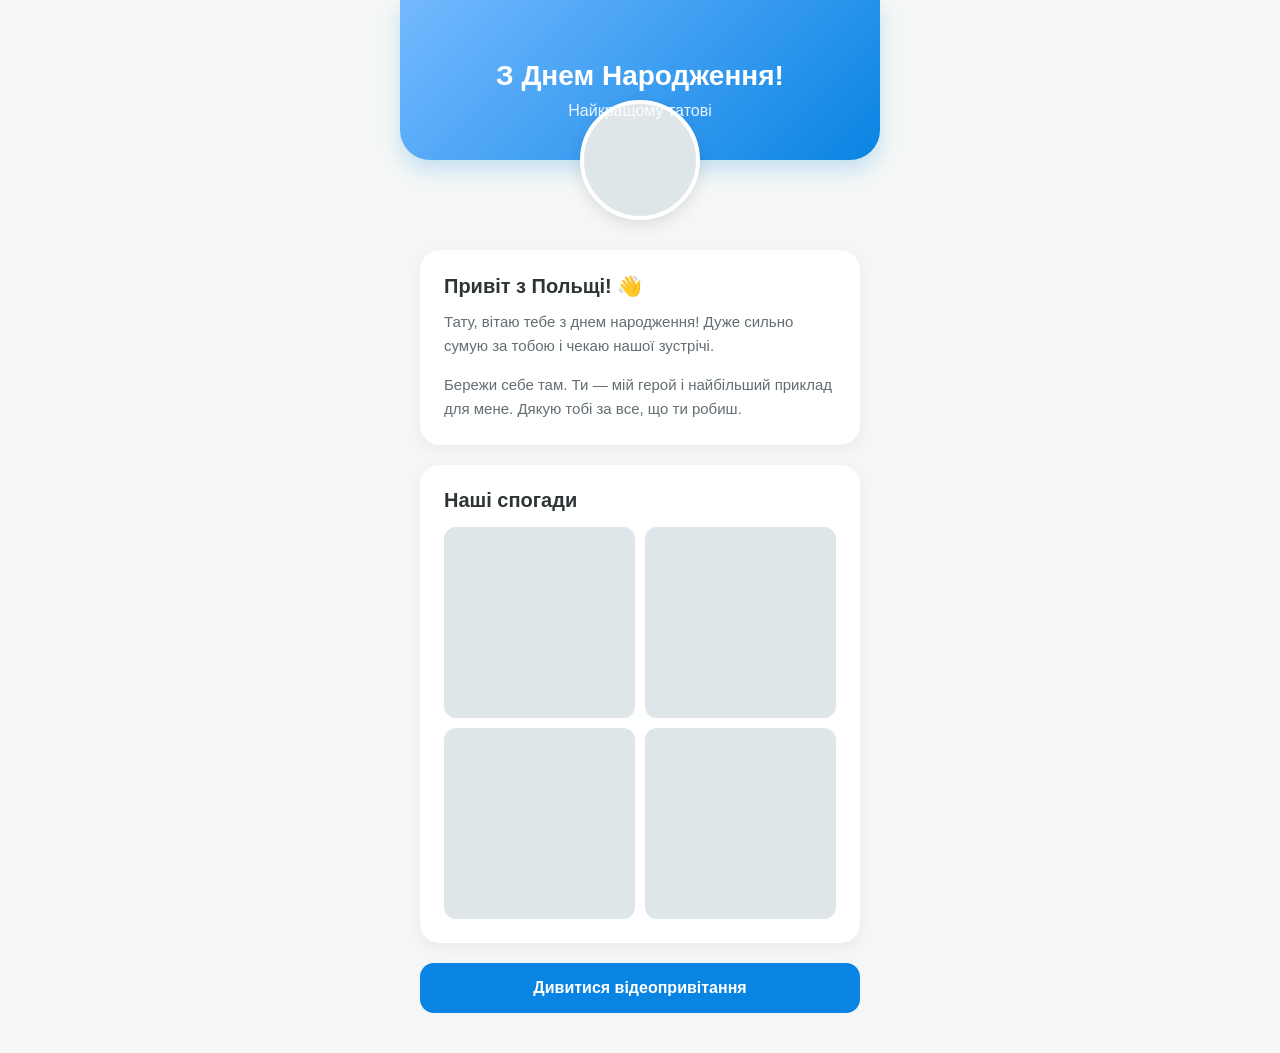
==== index.html @ cbbbea87 "Update index.html" ====
<!DOCTYPE html>
<html lang="uk">
<head>
    <meta charset="UTF-8">
    <meta name="viewport" content="width=device-width, initial-scale=1.0">
    <title>З Днем Народження, Тато!</title>
    <style>
        :root {
            --primary-bg: #f4f7f6;
            --card-bg: #ffffff;
            --text-main: #2d3436;
            --text-muted: #636e72;
            --accent: #0984e3;
            --radius: 20px;
        }

        * {
            box-sizing: border-box;
            margin: 0;
            padding: 0;
            font-family: -apple-system, BlinkMacSystemFont, "Segoe UI", Roboto, Helvetica, Arial, sans-serif;
        }

        body {
            background-color: var(--primary-bg);
            color: var(--text-main);
            display: flex;
            justify-content: center;
            min-height: 100vh;
        }

        .mobile-container {
            width: 100%;
            max-width: 480px;
            background-color: var(--primary-bg);
            min-height: 100vh;
            position: relative;
            padding-bottom: 40px;
        }

        .hero {
            background: linear-gradient(135deg, #74b9ff, #0984e3);
            padding: 60px 20px 40px;
            text-align: center;
            color: white;
            border-bottom-left-radius: 30px;
            border-bottom-right-radius: 30px;
            box-shadow: 0 10px 20px rgba(9, 132, 227, 0.2);
        }

        .hero h1 {
            font-size: 28px;
            margin-bottom: 10px;
            font-weight: 700;
        }

        .hero p {
            font-size: 16px;
            opacity: 0.9;
        }

        .photo-avatar {
            width: 120px;
            height: 120px;
            border-radius: 50%;
            border: 4px solid white;
            margin: -60px auto 20px;
            background-color: #dfe6e9;
            background-image: url('https://via.placeholder.com/120'); /* Встав посилання на фото тата сюди */
            background-size: cover;
            background-position: center;
            box-shadow: 0 5px 15px rgba(0,0,0,0.1);
        }

        .content {
            padding: 0 20px;
            margin-top: 30px;
        }

        .card {
            background: var(--card-bg);
            border-radius: var(--radius);
            padding: 24px;
            margin-bottom: 20px;
            box-shadow: 0 4px 15px rgba(0,0,0,0.05);
        }

        .card h2 {
            font-size: 20px;
            margin-bottom: 12px;
            color: var(--text-main);
        }

        .card p {
            font-size: 15px;
            line-height: 1.6;
            color: var(--text-muted);
            margin-bottom: 15px;
        }

        .card p:last-child {
            margin-bottom: 0;
        }

        .gallery {
            display: grid;
            grid-template-columns: 1fr 1fr;
            gap: 10px;
            margin-top: 15px;
        }

        .gallery-item {
            width: 100%;
            aspect-ratio: 1 / 1;
            border-radius: 12px;
            background-color: #dfe6e9;
            background-size: cover;
            background-position: center;
        }

        .button {
            display: block;
            width: 100%;
            padding: 16px;
            text-align: center;
            background-color: var(--accent);
            color: white;
            text-decoration: none;
            border-radius: 14px;
            font-size: 16px;
            font-weight: 600;
            margin-top: 10px;
            transition: opacity 0.2s ease;
        }

        .button:active {
            opacity: 0.8;
        }
    </style>
</head>
<body>

<div class="mobile-container">
    <div class="hero">
        <h1>З Днем Народження!</h1>
        <p>Найкращому татові</p>
    </div>

    <div class="photo-avatar"></div>

    <div class="content">
        <div class="card">
            <h2>Привіт з Польщі! 👋</h2>
            <p>Тату, вітаю тебе з днем народження! Дуже сильно сумую за тобою і чекаю нашої зустрічі.</p>
            <p>Бережи себе там. Ти — мій герой і найбільший приклад для мене. Дякую тобі за все, що ти робиш.</p>
        </div>

        <div class="card">
            <h2>Наші спогади</h2>
            <div class="gallery">
                <div class="gallery-item" style="background-image: url('https://via.placeholder.com/150');"></div>
                <div class="gallery-item" style="background-image: url('https://via.placeholder.com/150');"></div>
                <div class="gallery-item" style="background-image: url('https://via.placeholder.com/150');"></div>
                <div class="gallery-item" style="background-image: url('https://via.placeholder.com/150');"></div>
            </div>
        </div>
        
        <a href="#" class="button">Дивитися відеопривітання</a>
    </div>
</div>

</body>
</html>
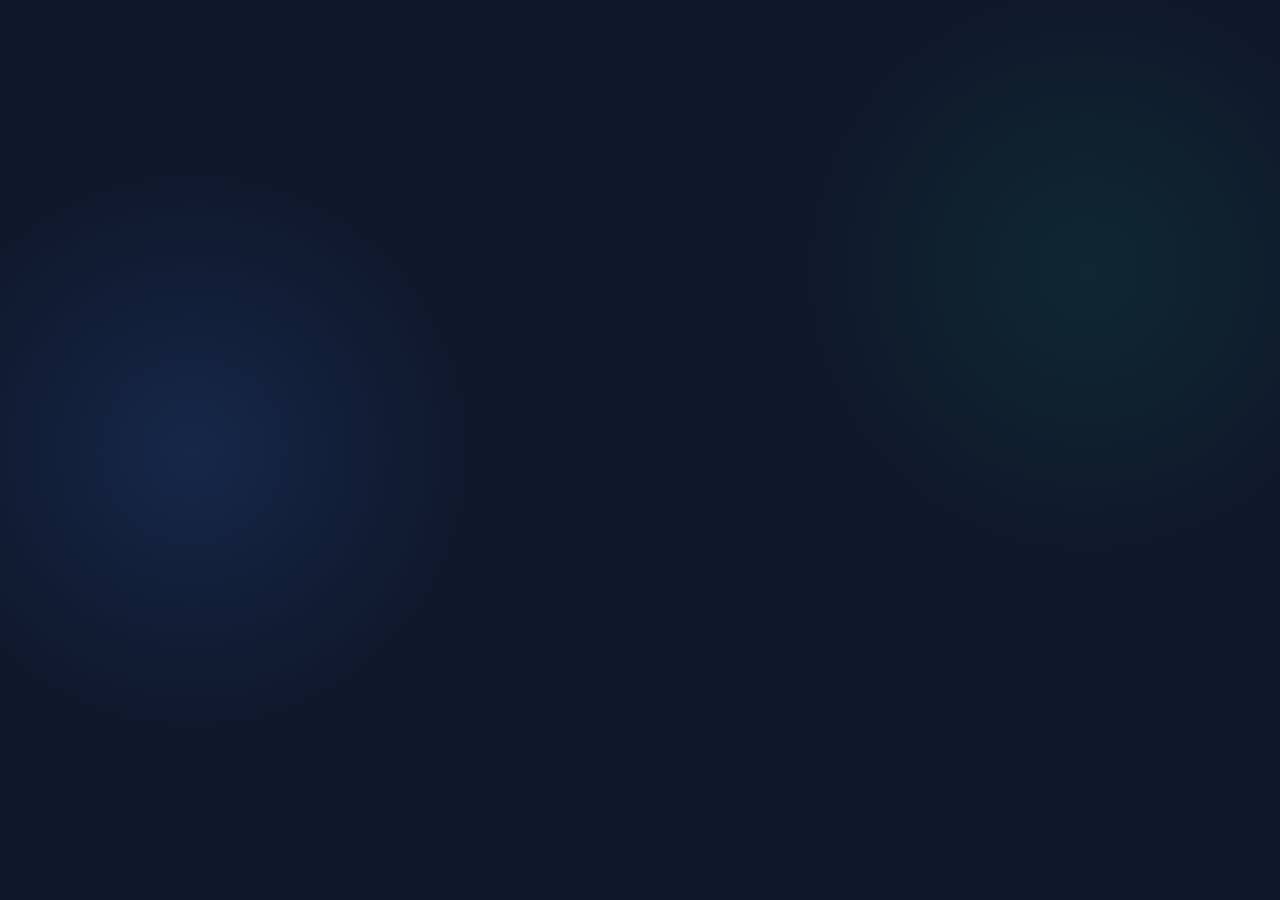
==== commit f62871ad: "Update index.html" ====
--- a/index.html
+++ b/index.html
@@ -2,172 +2,153 @@
 <html lang="uk">
 <head>
     <meta charset="UTF-8">
-    <meta name="viewport" content="width=device-width, initial-scale=1.0">
-    <title>З Днем Народження, Тато!</title>
+    <meta name="viewport" content="width=device-width, initial-scale=1.0, maximum-scale=1.0, user-scalable=no">
+    <title>З Днем Народження!</title>
+    <link href="https://fonts.googleapis.com/css2?family=Inter:wght@400;500;600;700&display=swap" rel="stylesheet">
     <style>
         :root {
-            --primary-bg: #f4f7f6;
-            --card-bg: #ffffff;
-            --text-main: #2d3436;
-            --text-muted: #636e72;
-            --accent: #0984e3;
-            --radius: 20px;
+            --bg-color: #0f172a;
+            --surface: rgba(30, 41, 59, 0.7);
+            --surface-border: rgba(255, 255, 255, 0.1);
+            --text-primary: #f8fafc;
+            --text-secondary: #94a3b8;
+            --accent: #3b82f6;
+            --accent-glow: rgba(59, 130, 246, 0.5);
+            --radius-lg: 24px;
+            --radius-md: 16px;
+            --nav-height: 80px;
         }
 
         * {
-            box-sizing: border-box;
             margin: 0;
             padding: 0;
-            font-family: -apple-system, BlinkMacSystemFont, "Segoe UI", Roboto, Helvetica, Arial, sans-serif;
+            box-sizing: border-box;
+            -webkit-tap-highlight-color: transparent;
         }
 
         body {
-            background-color: var(--primary-bg);
-            color: var(--text-main);
+            font-family: 'Inter', sans-serif;
+            background-color: var(--bg-color);
+            color: var(--text-primary);
+            min-height: 100vh;
             display: flex;
             justify-content: center;
-            min-height: 100vh;
+            background-image: 
+                radial-gradient(circle at 15% 50%, rgba(59, 130, 246, 0.15), transparent 25%),
+                radial-gradient(circle at 85% 30%, rgba(16, 185, 129, 0.1), transparent 25%);
         }
 
-        .mobile-container {
+        .app-container {
             width: 100%;
             max-width: 480px;
-            background-color: var(--primary-bg);
-            min-height: 100vh;
             position: relative;
-            padding-bottom: 40px;
+            padding: 24px 20px calc(var(--nav-height) + 24px);
+            display: flex;
+            flex-direction: column;
+            gap: 20px;
         }
 
-        .hero {
-            background: linear-gradient(135deg, #74b9ff, #0984e3);
-            padding: 60px 20px 40px;
-            text-align: center;
-            color: white;
-            border-bottom-left-radius: 30px;
-            border-bottom-right-radius: 30px;
-            box-shadow: 0 10px 20px rgba(9, 132, 227, 0.2);
+        /* Header Section */
+        .header {
+            display: flex;
+            align-items: center;
+            justify-content: space-between;
+            margin-bottom: 8px;
         }
 
-        .hero h1 {
-            font-size: 28px;
-            margin-bottom: 10px;
-            font-weight: 700;
+        .profile-group {
+            display: flex;
+            align-items: center;
+            gap: 16px;
         }
 
-        .hero p {
-            font-size: 16px;
-            opacity: 0.9;
+        .avatar {
+            width: 64px;
+            height: 64px;
+            border-radius: 50%;
+            background: linear-gradient(135deg, var(--accent), #2563eb);
+            padding: 2px;
+            box-shadow: 0 0 20px var(--accent-glow);
         }
 
-        .photo-avatar {
-            width: 120px;
-            height: 120px;
+        .avatar-inner {
+            width: 100%;
+            height: 100%;
             border-radius: 50%;
-            border: 4px solid white;
-            margin: -60px auto 20px;
-            background-color: #dfe6e9;
-            background-image: url('https://via.placeholder.com/120'); /* Встав посилання на фото тата сюди */
+            background-color: var(--bg-color);
+            background-image: url('https://images.unsplash.com/photo-1507003211169-0a1dd7228f2d?fit=crop&w=200&h=200'); /* Заміни на фото тата */
             background-size: cover;
             background-position: center;
-            box-shadow: 0 5px 15px rgba(0,0,0,0.1);
+            border: 2px solid var(--bg-color);
         }
 
-        .content {
-            padding: 0 20px;
-            margin-top: 30px;
+        .user-info h1 {
+            font-size: 20px;
+            font-weight: 700;
+            letter-spacing: -0.5px;
         }
 
-        .card {
-            background: var(--card-bg);
-            border-radius: var(--radius);
-            padding: 24px;
-            margin-bottom: 20px;
-            box-shadow: 0 4px 15px rgba(0,0,0,0.05);
+        .status-badge {
+            display: inline-flex;
+            align-items: center;
+            gap: 6px;
+            background: rgba(16, 185, 129, 0.15);
+            color: #10b981;
+            padding: 4px 10px;
+            border-radius: 20px;
+            font-size: 12px;
+            font-weight: 600;
+            margin-top: 4px;
+            border: 1px solid rgba(16, 185, 129, 0.3);
         }
 
-        .card h2 {
-            font-size: 20px;
-            margin-bottom: 12px;
-            color: var(--text-main);
+        .status-dot {
+            width: 6px;
+            height: 6px;
+            background-color: #10b981;
+            border-radius: 50%;
+            box-shadow: 0 0 8px #10b981;
         }
 
-        .card p {
-            font-size: 15px;
-            line-height: 1.6;
-            color: var(--text-muted);
-            margin-bottom: 15px;
+        /* Bento Grid */
+        .bento-grid {
+            display: grid;
+            grid-template-columns: repeat(2, 1fr);
+            gap: 16px;
         }
 
-        .card p:last-child {
-            margin-bottom: 0;
+        .bento-card {
+            background: var(--surface);
+            backdrop-filter: blur(12px);
+            -webkit-backdrop-filter: blur(12px);
+            border: 1px solid var(--surface-border);
+            border-radius: var(--radius-lg);
+            padding: 20px;
+            display: flex;
+            flex-direction: column;
+            justify-content: space-between;
+            transition: transform 0.2s ease;
         }
 
-        .gallery {
-            display: grid;
-            grid-template-columns: 1fr 1fr;
-            gap: 10px;
-            margin-top: 15px;
+        .bento-card:active {
+            transform: scale(0.98);
         }
 
-        .gallery-item {
-            width: 100%;
-            aspect-ratio: 1 / 1;
-            border-radius: 12px;
-            background-color: #dfe6e9;
-            background-size: cover;
-            background-position: center;
+        .span-2 {
+            grid-column: span 2;
         }
 
-        .button {
-            display: block;
-            width: 100%;
-            padding: 16px;
-            text-align: center;
-            background-color: var(--accent);
-            color: white;
-            text-decoration: none;
-            border-radius: 14px;
-            font-size: 16px;
-            font-weight: 600;
-            margin-top: 10px;
-            transition: opacity 0.2s ease;
+        /* Card: Main Message */
+        .message-card h2 {
+            font-size: 24px;
+            margin-bottom: 12px;
+            background: linear-gradient(to right, #fff, #94a3b8);
+            -webkit-background-clip: text;
+            -webkit-text-fill-color: transparent;
         }
 
-        .button:active {
-            opacity: 0.8;
+        .message-card p {
+            font-size: 15px;
+            line-height: 1.5;
+            color: var(--text-secondary);
         }
-    </style>
-</head>
-<body>
-
-<div class="mobile-container">
-    <div class="hero">
-        <h1>З Днем Народження!</h1>
-        <p>Найкращому татові</p>
-    </div>
-
-    <div class="photo-avatar"></div>
-
-    <div class="content">
-        <div class="card">
-            <h2>Привіт з Польщі! 👋</h2>
-            <p>Тату, вітаю тебе з днем народження! Дуже сильно сумую за тобою і чекаю нашої зустрічі.</p>
-            <p>Бережи себе там. Ти — мій герой і найбільший приклад для мене. Дякую тобі за все, що ти робиш.</p>
-        </div>
-
-        <div class="card">
-            <h2>Наші спогади</h2>
-            <div class="gallery">
-                <div class="gallery-item" style="background-image: url('https://via.placeholder.com/150');"></div>
-                <div class="gallery-item" style="background-image: url('https://via.placeholder.com/150');"></div>
-                <div class="gallery-item" style="background-image: url('https://via.placeholder.com/150');"></div>
-                <div class="gallery-item" style="background-image: url('https://via.placeholder.com/150');"></div>
-            </div>
-        </div>
-        
-        <a href="#" class="button">Дивитися відеопривітання</a>
-    </div>
-</div>
-
-</body>
-</html>
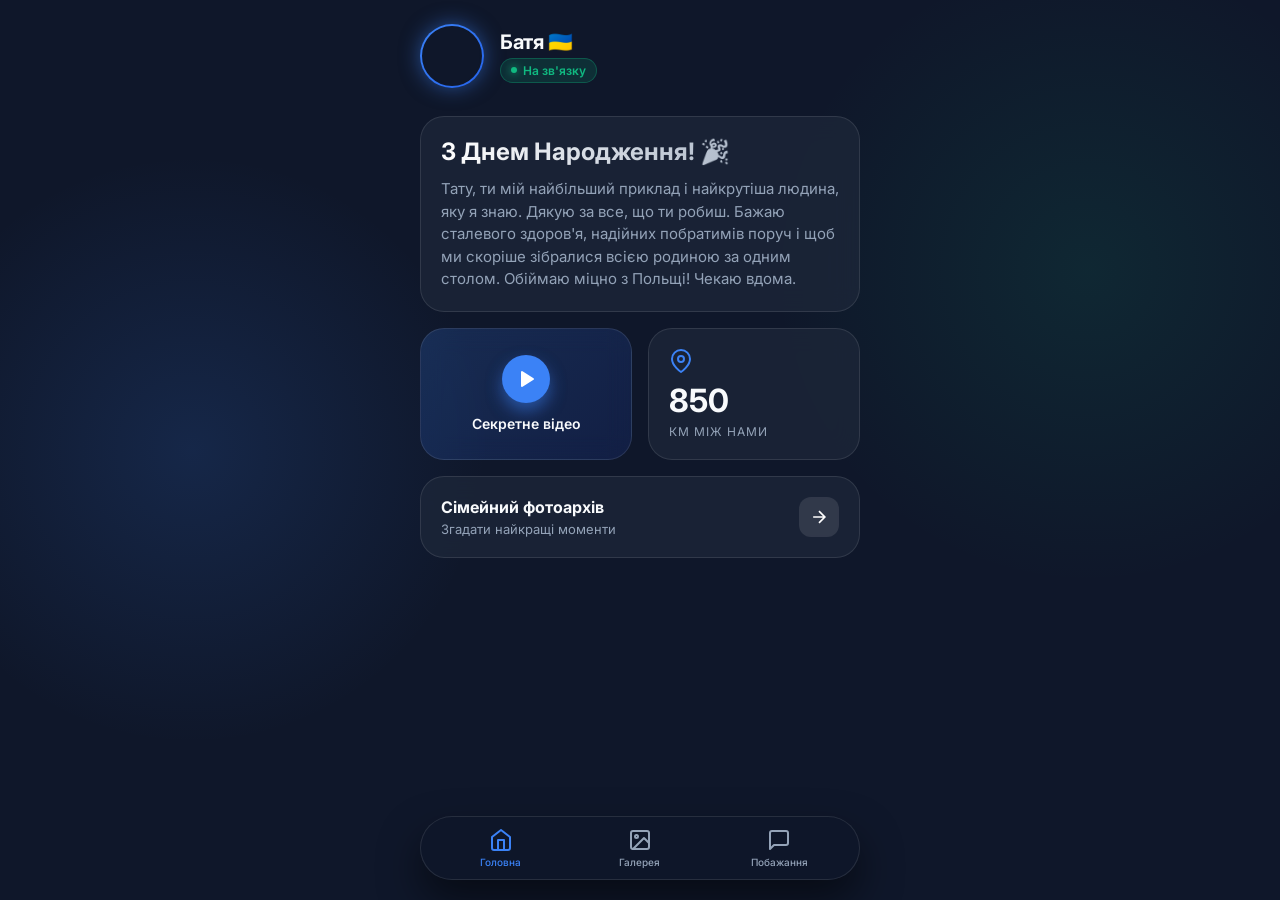
==== commit 98aaedaa: "Update index.html" ====
--- a/index.html
+++ b/index.html
@@ -152,3 +152,178 @@
             line-height: 1.5;
             color: var(--text-secondary);
         }
+
+        /* Card: Media/Video */
+        .media-card {
+            background: linear-gradient(135deg, rgba(59,130,246,0.2), rgba(30,64,175,0.2));
+            align-items: center;
+            justify-content: center;
+            text-align: center;
+            gap: 12px;
+            text-decoration: none;
+            color: var(--text-primary);
+        }
+
+        .icon-wrapper {
+            width: 48px;
+            height: 48px;
+            background: var(--accent);
+            border-radius: 50%;
+            display: flex;
+            align-items: center;
+            justify-content: center;
+            box-shadow: 0 8px 16px var(--accent-glow);
+        }
+
+        .media-card span {
+            font-weight: 600;
+            font-size: 14px;
+        }
+
+        /* Card: Distance/Location */
+        .location-card {
+            position: relative;
+            overflow: hidden;
+        }
+        
+        .location-card h3 {
+            font-size: 32px;
+            font-weight: 700;
+            margin: 8px 0 4px;
+        }
+
+        .location-card p {
+            font-size: 12px;
+            color: var(--text-secondary);
+            text-transform: uppercase;
+            letter-spacing: 1px;
+        }
+
+        /* Bottom Navigation */
+        .bottom-nav {
+            position: fixed;
+            bottom: 20px;
+            left: 50%;
+            transform: translateX(-50%);
+            width: calc(100% - 40px);
+            max-width: 440px;
+            height: 64px;
+            background: rgba(15, 23, 42, 0.85);
+            backdrop-filter: blur(20px);
+            -webkit-backdrop-filter: blur(20px);
+            border: 1px solid var(--surface-border);
+            border-radius: 32px;
+            display: flex;
+            align-items: center;
+            justify-content: space-around;
+            padding: 0 10px;
+            z-index: 100;
+            box-shadow: 0 20px 40px rgba(0,0,0,0.5);
+        }
+
+        .nav-item {
+            display: flex;
+            flex-direction: column;
+            align-items: center;
+            gap: 4px;
+            color: var(--text-secondary);
+            text-decoration: none;
+            width: 60px;
+            transition: color 0.2s ease;
+        }
+
+        .nav-item.active {
+            color: var(--accent);
+        }
+
+        .nav-item svg {
+            width: 24px;
+            height: 24px;
+            fill: none;
+            stroke: currentColor;
+            stroke-width: 2;
+            stroke-linecap: round;
+            stroke-linejoin: round;
+        }
+
+        .nav-label {
+            font-size: 10px;
+            font-weight: 500;
+        }
+    </style>
+</head>
+<body>
+
+<div class="app-container">
+    
+    <header class="header">
+        <div class="profile-group">
+            <div class="avatar">
+                <div class="avatar-inner"></div>
+            </div>
+            <div class="user-info">
+                <h1>Батя 🇺🇦</h1>
+                <div class="status-badge">
+                    <div class="status-dot"></div>
+                    На зв'язку
+                </div>
+            </div>
+        </div>
+    </header>
+
+    <div class="bento-grid">
+        
+        <div class="bento-card span-2 message-card">
+            <h2>З Днем Народження! 🎉</h2>
+            <p>Тату, ти мій найбільший приклад і найкрутіша людина, яку я знаю. Дякую за все, що ти робиш. Бажаю сталевого здоров'я, надійних побратимів поруч і щоб ми скоріше зібралися всією родиною за одним столом. Обіймаю міцно з Польщі! Чекаю вдома.</p>
+        </div>
+
+        <a href="#video-link" class="bento-card media-card">
+            <div class="icon-wrapper">
+                <svg width="24" height="24" viewBox="0 0 24 24" fill="white" xmlns="http://www.w3.org/2000/svg">
+                    <path d="M8 5V19L19 12L8 5Z" stroke="white" stroke-width="2" stroke-linejoin="round"/>
+                </svg>
+            </div>
+            <span>Секретне відео</span>
+        </a>
+
+        <div class="bento-card location-card">
+            <svg width="24" height="24" viewBox="0 0 24 24" fill="none" stroke="var(--accent)" stroke-width="2" stroke-linecap="round" stroke-linejoin="round">
+                <path d="M21 10c0 7-9 13-9 13s-9-6-9-13a9 9 0 0 1 18 0z"></path>
+                <circle cx="12" cy="10" r="3"></circle>
+            </svg>
+            <h3>850</h3>
+            <p>КМ між нами</p>
+        </div>
+
+        <div class="bento-card span-2" style="display: flex; flex-direction: row; align-items: center; justify-content: space-between;">
+            <div>
+                <h3 style="font-size: 16px; margin-bottom: 4px;">Сімейний фотоархів</h3>
+                <p style="font-size: 13px; color: var(--text-secondary);">Згадати найкращі моменти</p>
+            </div>
+            <div style="width: 40px; height: 40px; border-radius: 12px; background: rgba(255,255,255,0.1); display: flex; align-items: center; justify-content: center;">
+                <svg width="20" height="20" viewBox="0 0 24 24" fill="none" stroke="white" stroke-width="2"><path d="M5 12h14M12 5l7 7-7 7"/></svg>
+            </div>
+        </div>
+
+    </div>
+
+    <nav class="bottom-nav">
+        <a href="#" class="nav-item active">
+            <svg viewBox="0 0 24 24"><path d="M3 9l9-7 9 7v11a2 2 0 0 1-2 2H5a2 2 0 0 1-2-2z"></path><polyline points="9 22 9 12 15 12 15 22"></polyline></svg>
+            <span class="nav-label">Головна</span>
+        </a>
+        <a href="#" class="nav-item">
+            <svg viewBox="0 0 24 24"><rect x="3" y="3" width="18" height="18" rx="2" ry="2"></rect><circle cx="8.5" cy="8.5" r="1.5"></circle><polyline points="21 15 16 10 5 21"></polyline></svg>
+            <span class="nav-label">Галерея</span>
+        </a>
+        <a href="#" class="nav-item">
+            <svg viewBox="0 0 24 24"><path d="M21 15a2 2 0 0 1-2 2H7l-4 4V5a2 2 0 0 1 2-2h14a2 2 0 0 1 2 2z"></path></svg>
+            <span class="nav-label">Побажання</span>
+        </a>
+    </nav>
+
+</div>
+
+</body>
+</html>
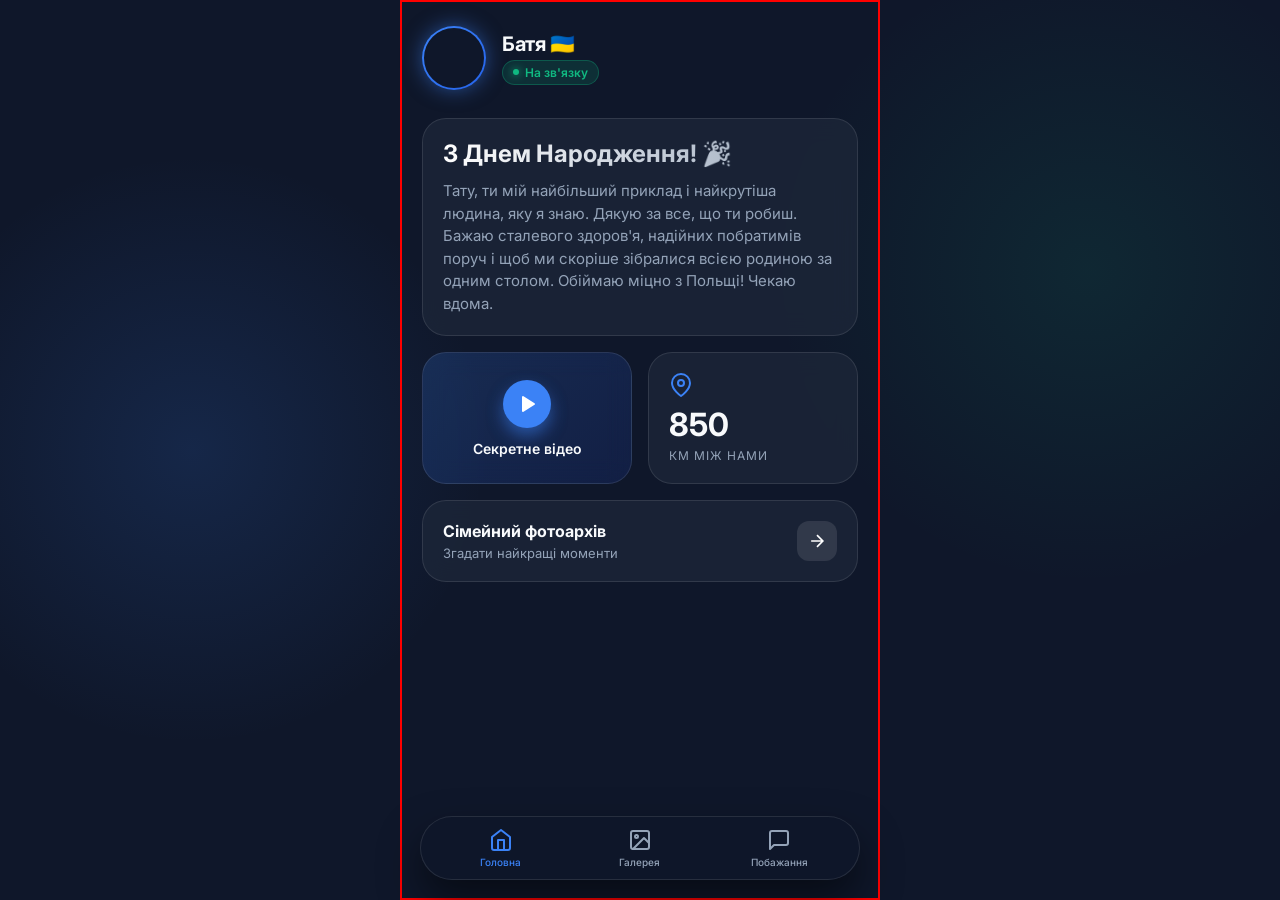
==== commit db5b545c: "Update index.html" ====
--- a/index.html
+++ b/index.html
@@ -46,6 +46,9 @@
             display: flex;
             flex-direction: column;
             gap: 20px;
+            
+            /* DEBUG BORDER - ТИМЧАСОВО */
+            border: 2px solid red;
         }
 
         /* Header Section */
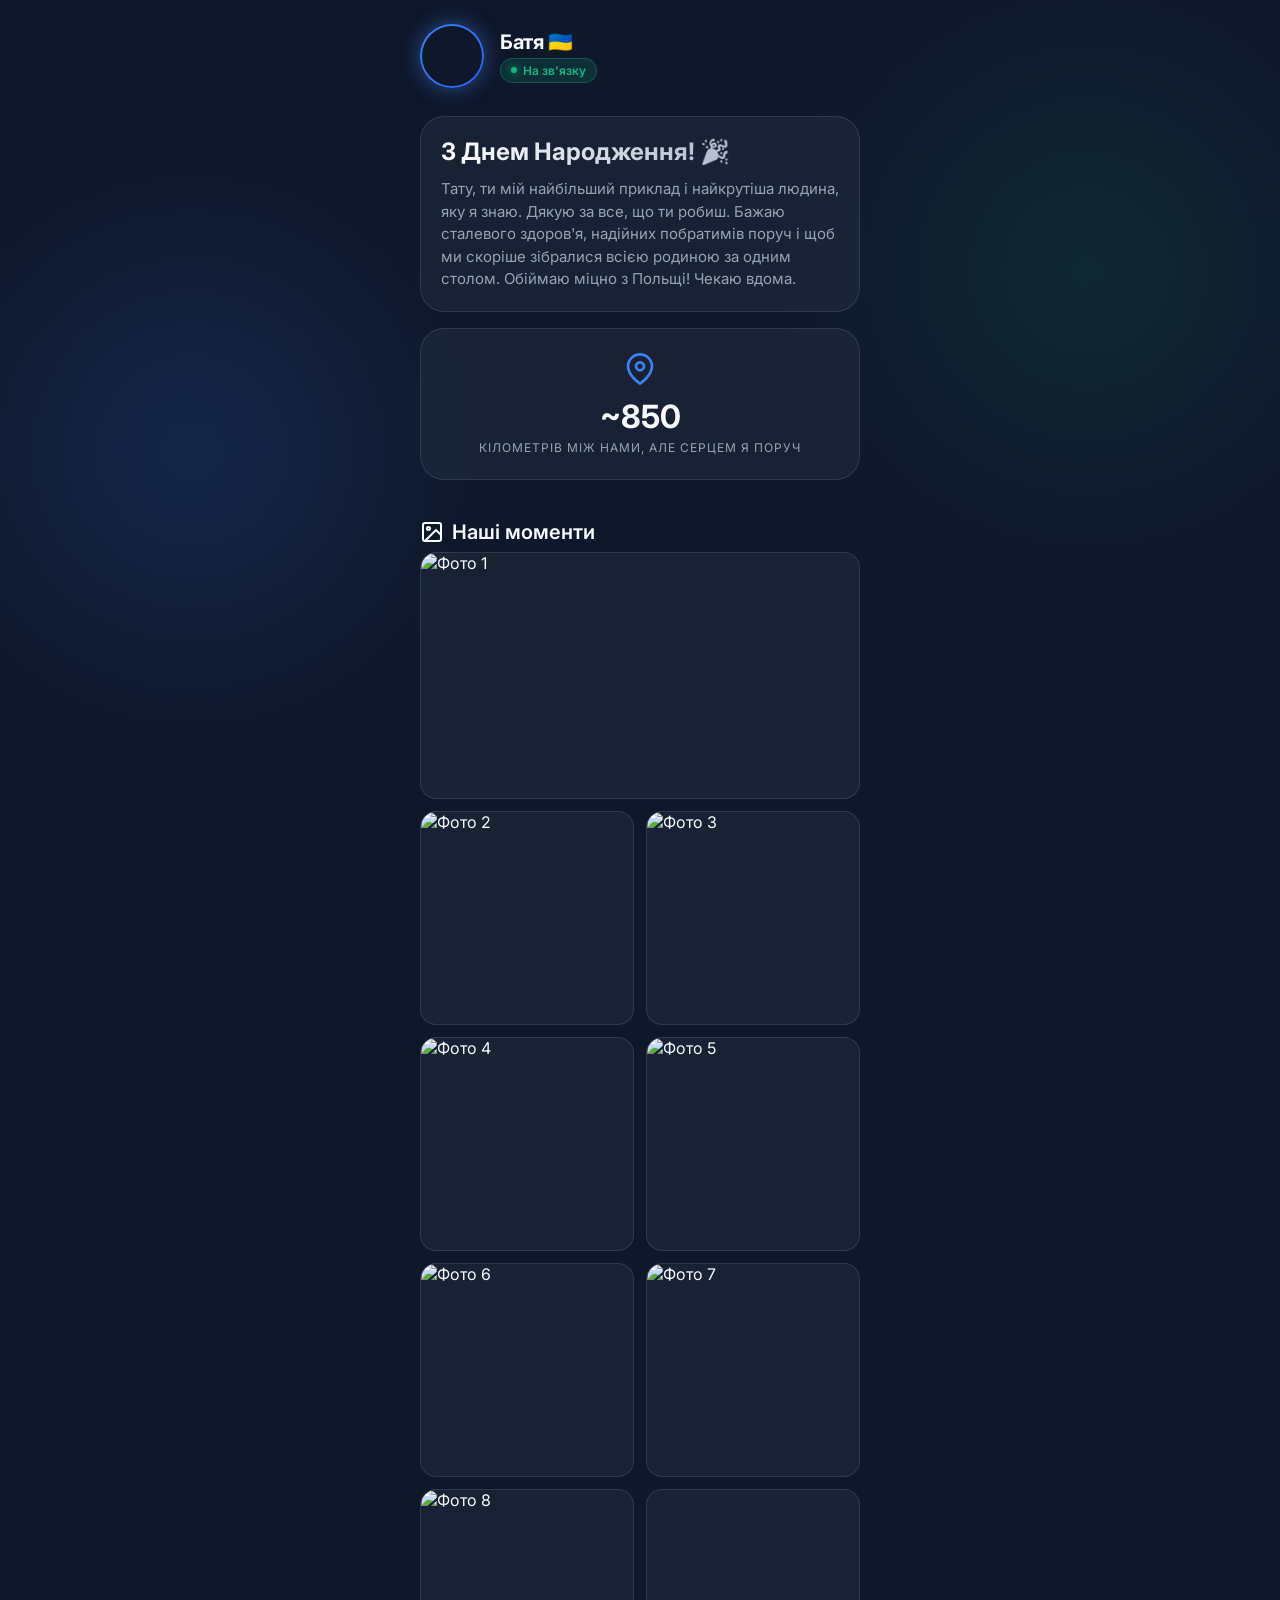
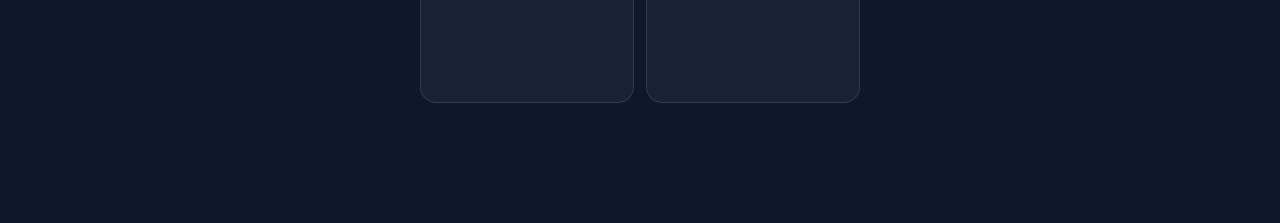
==== commit ef8f7eba: "Update index.html" ====
--- a/index.html
+++ b/index.html
@@ -36,19 +36,17 @@
             background-image: 
                 radial-gradient(circle at 15% 50%, rgba(59, 130, 246, 0.15), transparent 25%),
                 radial-gradient(circle at 85% 30%, rgba(16, 185, 129, 0.1), transparent 25%);
+            background-attachment: fixed;
         }
 
         .app-container {
             width: 100%;
             max-width: 480px;
             position: relative;
-            padding: 24px 20px calc(var(--nav-height) + 24px);
+            padding: 24px 20px calc(var(--nav-height) + 40px);
             display: flex;
             flex-direction: column;
-            gap: 20px;
-            
-            /* DEBUG BORDER - ТИМЧАСОВО */
-            border: 2px solid red;
+            gap: 24px;
         }
 
         /* Header Section */
@@ -56,7 +54,7 @@
             display: flex;
             align-items: center;
             justify-content: space-between;
-            margin-bottom: 8px;
+            margin-bottom: 4px;
         }
 
         .profile-group {
@@ -79,7 +77,7 @@
             height: 100%;
             border-radius: 50%;
             background-color: var(--bg-color);
-            background-image: url('https://images.unsplash.com/photo-1507003211169-0a1dd7228f2d?fit=crop&w=200&h=200'); /* Заміни на фото тата */
+            background-image: url('https://cdn.prod.website-files.com/69773db6dd3ba39f3b98293f/69c91ee998f57633a6be30c8_photo_1_2026-03-29_14-45-16.jpg'); 
             background-size: cover;
             background-position: center;
             border: 2px solid var(--bg-color);
@@ -130,11 +128,6 @@
             display: flex;
             flex-direction: column;
             justify-content: space-between;
-            transition: transform 0.2s ease;
-        }
-
-        .bento-card:active {
-            transform: scale(0.98);
         }
 
         .span-2 {
@@ -156,43 +149,21 @@
             color: var(--text-secondary);
         }
 
-        /* Card: Media/Video */
-        .media-card {
-            background: linear-gradient(135deg, rgba(59,130,246,0.2), rgba(30,64,175,0.2));
-            align-items: center;
-            justify-content: center;
-            text-align: center;
-            gap: 12px;
-            text-decoration: none;
-            color: var(--text-primary);
-        }
-
-        .icon-wrapper {
-            width: 48px;
-            height: 48px;
-            background: var(--accent);
-            border-radius: 50%;
-            display: flex;
-            align-items: center;
-            justify-content: center;
-            box-shadow: 0 8px 16px var(--accent-glow);
-        }
-
-        .media-card span {
-            font-weight: 600;
-            font-size: 14px;
-        }
-
         /* Card: Distance/Location */
         .location-card {
             position: relative;
             overflow: hidden;
+            display: flex;
+            flex-direction: column;
+            align-items: center;
+            text-align: center;
+            padding: 24px 16px;
         }
         
         .location-card h3 {
             font-size: 32px;
             font-weight: 700;
-            margin: 8px 0 4px;
+            margin: 12px 0 4px;
         }
 
         .location-card p {
@@ -200,6 +171,52 @@
             color: var(--text-secondary);
             text-transform: uppercase;
             letter-spacing: 1px;
+        }
+
+        /* Photo Gallery Section */
+        .section-title {
+            font-size: 20px;
+            font-weight: 600;
+            margin-top: 16px;
+            margin-bottom: 8px;
+            display: flex;
+            align-items: center;
+            gap: 8px;
+        }
+
+        .gallery-grid {
+            display: grid;
+            grid-template-columns: repeat(2, 1fr);
+            gap: 12px;
+        }
+
+        /* Зробимо перше та останнє фото на всю ширину для красивої композиції */
+        .gallery-grid .photo-item:nth-child(1),
+        .gallery-grid .photo-item:nth-child(13) {
+            grid-column: span 2;
+            aspect-ratio: 16 / 9;
+        }
+
+        .photo-item {
+            width: 100%;
+            aspect-ratio: 1 / 1;
+            border-radius: var(--radius-md);
+            overflow: hidden;
+            background-color: var(--surface);
+            border: 1px solid var(--surface-border);
+            position: relative;
+        }
+
+        .photo-item img {
+            width: 100%;
+            height: 100%;
+            object-fit: cover;
+            display: block;
+            transition: transform 0.3s ease;
+        }
+
+        .photo-item:active img {
+            transform: scale(1.05);
         }
 
         /* Bottom Navigation */
@@ -275,58 +292,33 @@
     </header>
 
     <div class="bento-grid">
-        
         <div class="bento-card span-2 message-card">
             <h2>З Днем Народження! 🎉</h2>
             <p>Тату, ти мій найбільший приклад і найкрутіша людина, яку я знаю. Дякую за все, що ти робиш. Бажаю сталевого здоров'я, надійних побратимів поруч і щоб ми скоріше зібралися всією родиною за одним столом. Обіймаю міцно з Польщі! Чекаю вдома.</p>
         </div>
 
-        <a href="#video-link" class="bento-card media-card">
-            <div class="icon-wrapper">
-                <svg width="24" height="24" viewBox="0 0 24 24" fill="white" xmlns="http://www.w3.org/2000/svg">
-                    <path d="M8 5V19L19 12L8 5Z" stroke="white" stroke-width="2" stroke-linejoin="round"/>
-                </svg>
-            </div>
-            <span>Секретне відео</span>
-        </a>
-
-        <div class="bento-card location-card">
-            <svg width="24" height="24" viewBox="0 0 24 24" fill="none" stroke="var(--accent)" stroke-width="2" stroke-linecap="round" stroke-linejoin="round">
+        <div class="bento-card location-card span-2">
+            <svg width="32" height="32" viewBox="0 0 24 24" fill="none" stroke="var(--accent)" stroke-width="2" stroke-linecap="round" stroke-linejoin="round">
                 <path d="M21 10c0 7-9 13-9 13s-9-6-9-13a9 9 0 0 1 18 0z"></path>
                 <circle cx="12" cy="10" r="3"></circle>
             </svg>
-            <h3>850</h3>
-            <p>КМ між нами</p>
+            <h3>~850</h3>
+            <p>Кілометрів між нами, але серцем я поруч</p>
         </div>
-
-        <div class="bento-card span-2" style="display: flex; flex-direction: row; align-items: center; justify-content: space-between;">
-            <div>
-                <h3 style="font-size: 16px; margin-bottom: 4px;">Сімейний фотоархів</h3>
-                <p style="font-size: 13px; color: var(--text-secondary);">Згадати найкращі моменти</p>
-            </div>
-            <div style="width: 40px; height: 40px; border-radius: 12px; background: rgba(255,255,255,0.1); display: flex; align-items: center; justify-content: center;">
-                <svg width="20" height="20" viewBox="0 0 24 24" fill="none" stroke="white" stroke-width="2"><path d="M5 12h14M12 5l7 7-7 7"/></svg>
-            </div>
-        </div>
-
     </div>
 
-    <nav class="bottom-nav">
-        <a href="#" class="nav-item active">
-            <svg viewBox="0 0 24 24"><path d="M3 9l9-7 9 7v11a2 2 0 0 1-2 2H5a2 2 0 0 1-2-2z"></path><polyline points="9 22 9 12 15 12 15 22"></polyline></svg>
-            <span class="nav-label">Головна</span>
-        </a>
-        <a href="#" class="nav-item">
-            <svg viewBox="0 0 24 24"><rect x="3" y="3" width="18" height="18" rx="2" ry="2"></rect><circle cx="8.5" cy="8.5" r="1.5"></circle><polyline points="21 15 16 10 5 21"></polyline></svg>
-            <span class="nav-label">Галерея</span>
-        </a>
-        <a href="#" class="nav-item">
-            <svg viewBox="0 0 24 24"><path d="M21 15a2 2 0 0 1-2 2H7l-4 4V5a2 2 0 0 1 2-2h14a2 2 0 0 1 2 2z"></path></svg>
-            <span class="nav-label">Побажання</span>
-        </a>
-    </nav>
-
-</div>
-
-</body>
-</html>
+    <div>
+        <h2 class="section-title">
+            <svg width="24" height="24" viewBox="0 0 24 24" fill="none" stroke="currentColor" stroke-width="2" stroke-linecap="round" stroke-linejoin="round"><rect x="3" y="3" width="18" height="18" rx="2" ry="2"></rect><circle cx="8.5" cy="8.5" r="1.5"></circle><polyline points="21 15 16 10 5 21"></polyline></svg>
+            Наші моменти
+        </h2>
+        <div class="gallery-grid">
+            <div class="photo-item"><img src="https://cdn.prod.website-files.com/69773db6dd3ba39f3b98293f/69c91ee92ba992dc880feb79_photo_10_2026-03-29_14-45-16.jpg" alt="Фото 1" loading="lazy"></div>
+            <div class="photo-item"><img src="https://cdn.prod.website-files.com/69773db6dd3ba39f3b98293f/69c91ee961fdbe20f4fa28fb_photo_6_2026-03-29_14-45-16.jpg" alt="Фото 2" loading="lazy"></div>
+            <div class="photo-item"><img src="https://cdn.prod.website-files.com/69773db6dd3ba39f3b98293f/69c91ee936307adb18ab5fc3_photo_8_2026-03-29_14-45-16.jpg" alt="Фото 3" loading="lazy"></div>
+            <div class="photo-item"><img src="https://cdn.prod.website-files.com/69773db6dd3ba39f3b98293f/69c91ee961095c0a695bee89_photo_11_2026-03-29_14-45-16.jpg" alt="Фото 4" loading="lazy"></div>
+            <div class="photo-item"><img src="https://cdn.prod.website-files.com/69773db6dd3ba39f3b98293f/69c91ee95eaf20274bd48b32_photo_12_2026-03-29_14-45-16.jpg" alt="Фото 5" loading="lazy"></div>
+            <div class="photo-item"><img src="https://cdn.prod.website-files.com/69773db6dd3ba39f3b98293f/69c91ee96b7d429cec005bc3_photo_9_2026-03-29_14-45-16.jpg" alt="Фото 6" loading="lazy"></div>
+            <div class="photo-item"><img src="https://cdn.prod.website-files.com/69773db6dd3ba39f3b98293f/69c91ee92a05dc29af0bf28b_photo_7_2026-03-29_14-45-16.jpg" alt="Фото 7" loading="lazy"></div>
+            <div class="photo-item"><img src="https://cdn.prod.website-files.com/69773db6dd3ba39f3b98293f/69c91ee9d74fcba9ca349f3c_photo_3_2026-03-29_14-45-16.jpg" alt="Фото 8" loading="lazy"></div>
+            <div class="photo-item"><img src="
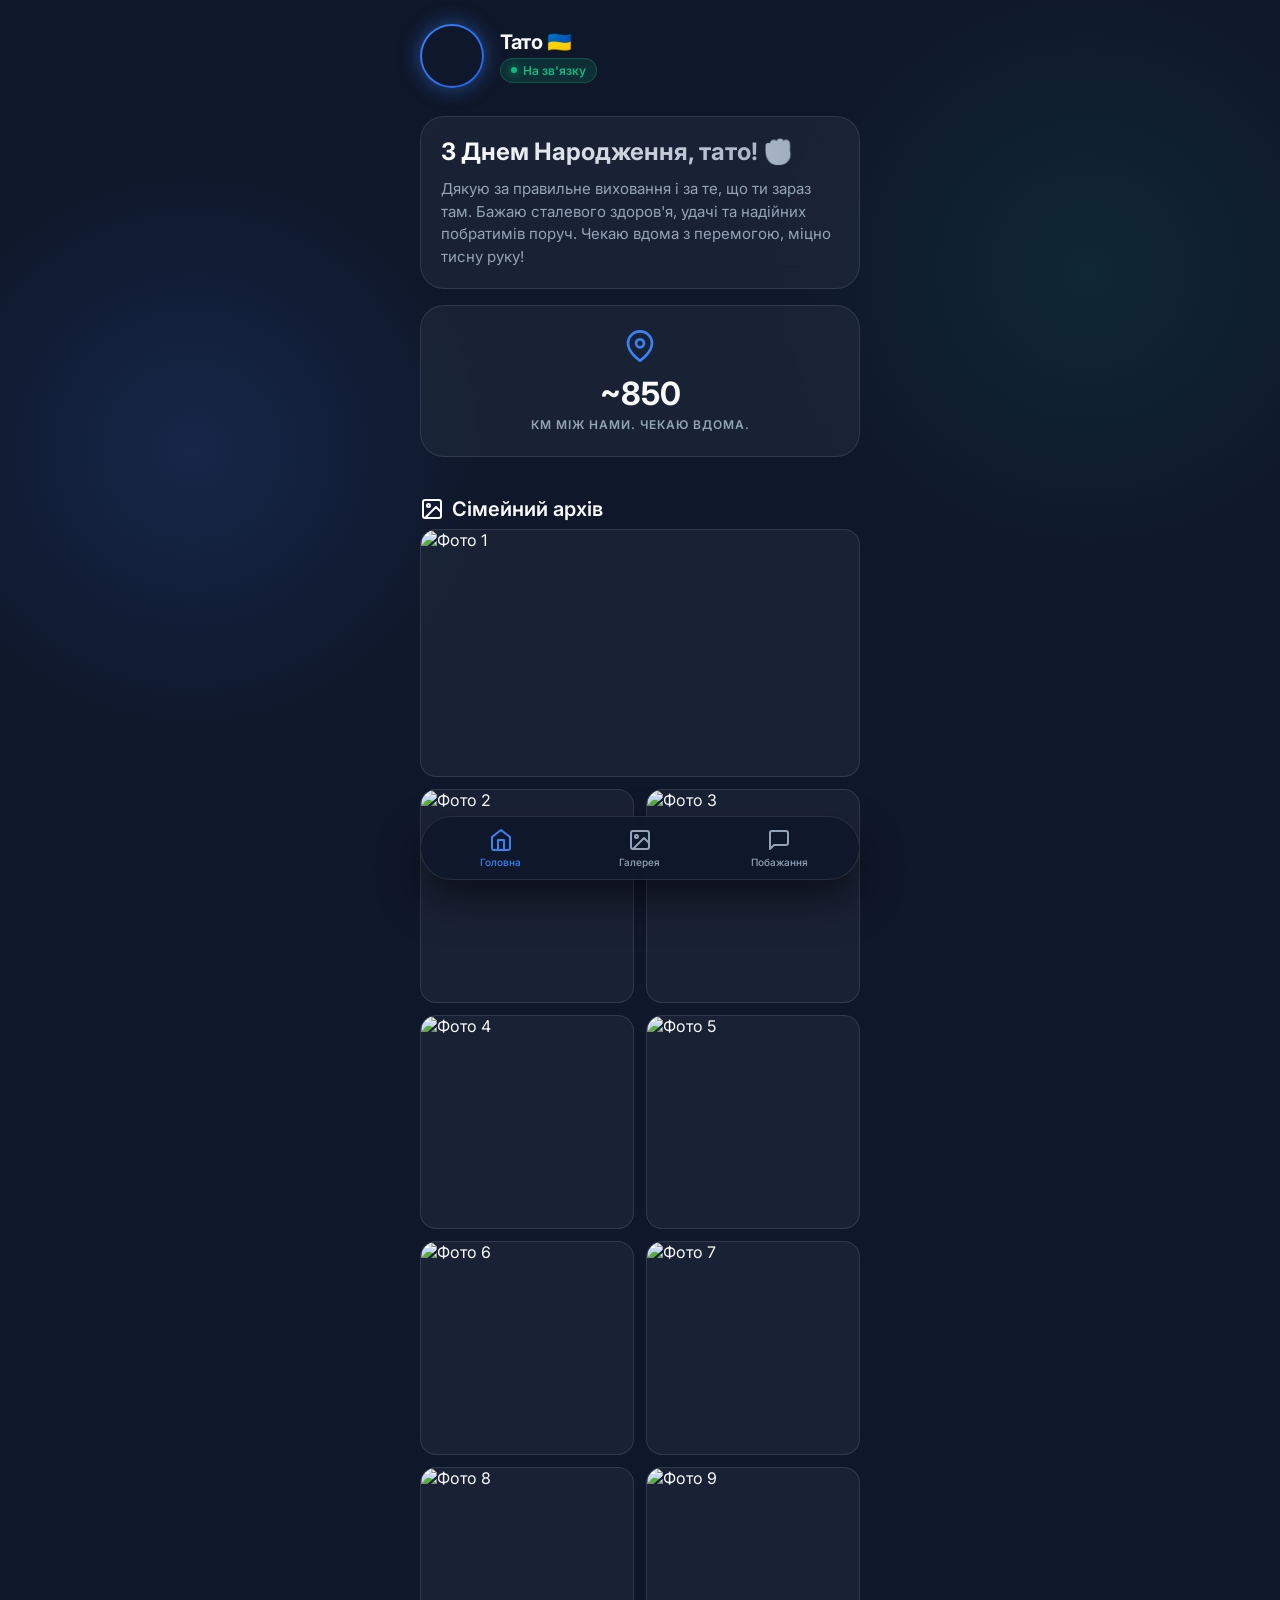
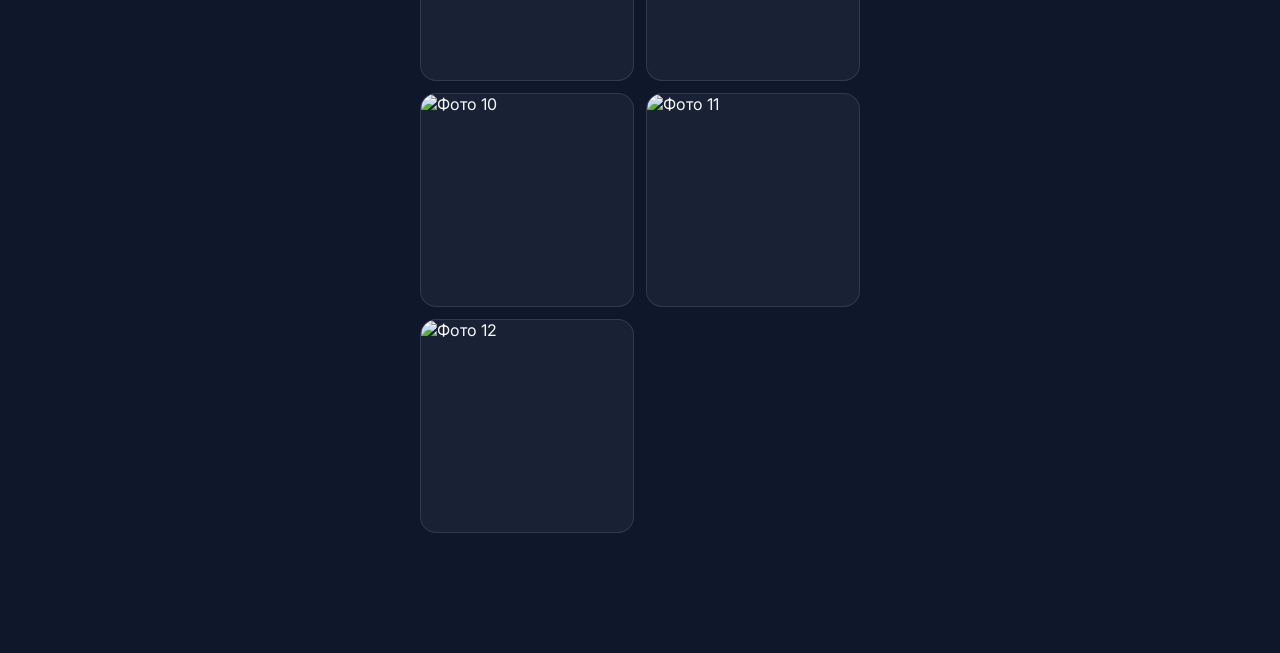
==== commit a5425050: "Update index.html" ====
--- a/index.html
+++ b/index.html
@@ -171,6 +171,7 @@
             color: var(--text-secondary);
             text-transform: uppercase;
             letter-spacing: 1px;
+            font-weight: 600;
         }
 
         /* Photo Gallery Section */
@@ -190,7 +191,6 @@
             gap: 12px;
         }
 
-        /* Зробимо перше та останнє фото на всю ширину для красивої композиції */
         .gallery-grid .photo-item:nth-child(1),
         .gallery-grid .photo-item:nth-child(13) {
             grid-column: span 2;
@@ -282,7 +282,7 @@
                 <div class="avatar-inner"></div>
             </div>
             <div class="user-info">
-                <h1>Батя 🇺🇦</h1>
+                <h1>Тато 🇺🇦</h1>
                 <div class="status-badge">
                     <div class="status-dot"></div>
                     На зв'язку
@@ -293,8 +293,8 @@
 
     <div class="bento-grid">
         <div class="bento-card span-2 message-card">
-            <h2>З Днем Народження! 🎉</h2>
-            <p>Тату, ти мій найбільший приклад і найкрутіша людина, яку я знаю. Дякую за все, що ти робиш. Бажаю сталевого здоров'я, надійних побратимів поруч і щоб ми скоріше зібралися всією родиною за одним столом. Обіймаю міцно з Польщі! Чекаю вдома.</p>
+            <h2>З Днем Народження, тато! ✊</h2>
+            <p>Дякую за правильне виховання і за те, що ти зараз там. Бажаю сталевого здоров'я, удачі та надійних побратимів поруч. Чекаю вдома з перемогою, міцно тисну руку!</p>
         </div>
 
         <div class="bento-card location-card span-2">
@@ -303,14 +303,14 @@
                 <circle cx="12" cy="10" r="3"></circle>
             </svg>
             <h3>~850</h3>
-            <p>Кілометрів між нами, але серцем я поруч</p>
+            <p>КМ МІЖ НАМИ. ЧЕКАЮ ВДОМА.</p>
         </div>
     </div>
 
     <div>
         <h2 class="section-title">
             <svg width="24" height="24" viewBox="0 0 24 24" fill="none" stroke="currentColor" stroke-width="2" stroke-linecap="round" stroke-linejoin="round"><rect x="3" y="3" width="18" height="18" rx="2" ry="2"></rect><circle cx="8.5" cy="8.5" r="1.5"></circle><polyline points="21 15 16 10 5 21"></polyline></svg>
-            Наші моменти
+            Сімейний архів
         </h2>
         <div class="gallery-grid">
             <div class="photo-item"><img src="https://cdn.prod.website-files.com/69773db6dd3ba39f3b98293f/69c91ee92ba992dc880feb79_photo_10_2026-03-29_14-45-16.jpg" alt="Фото 1" loading="lazy"></div>
@@ -321,4 +321,29 @@
             <div class="photo-item"><img src="https://cdn.prod.website-files.com/69773db6dd3ba39f3b98293f/69c91ee96b7d429cec005bc3_photo_9_2026-03-29_14-45-16.jpg" alt="Фото 6" loading="lazy"></div>
             <div class="photo-item"><img src="https://cdn.prod.website-files.com/69773db6dd3ba39f3b98293f/69c91ee92a05dc29af0bf28b_photo_7_2026-03-29_14-45-16.jpg" alt="Фото 7" loading="lazy"></div>
             <div class="photo-item"><img src="https://cdn.prod.website-files.com/69773db6dd3ba39f3b98293f/69c91ee9d74fcba9ca349f3c_photo_3_2026-03-29_14-45-16.jpg" alt="Фото 8" loading="lazy"></div>
-            <div class="photo-item"><img src="
+            <div class="photo-item"><img src="https://cdn.prod.website-files.com/69773db6dd3ba39f3b98293f/69c91ee99e153079027f7327_photo_4_2026-03-29_14-45-16.jpg" alt="Фото 9" loading="lazy"></div>
+            <div class="photo-item"><img src="https://cdn.prod.website-files.com/69773db6dd3ba39f3b98293f/69c91ee95c8b247e6d3f815b_photo_5_2026-03-29_14-45-16.jpg" alt="Фото 10" loading="lazy"></div>
+            <div class="photo-item"><img src="https://cdn.prod.website-files.com/69773db6dd3ba39f3b98293f/69c91ee9e0d35b43ee7cb857_photo_2_2026-03-29_14-45-16.jpg" alt="Фото 11" loading="lazy"></div>
+            <div class="photo-item"><img src="https://cdn.prod.website-files.com/69773db6dd3ba39f3b98293f/69c91ee84772944714ecb09e_photo_13_2026-03-29_14-45-16.jpg" alt="Фото 12" loading="lazy"></div>
+        </div>
+    </div>
+
+    <nav class="bottom-nav">
+        <a href="#" class="nav-item active">
+            <svg viewBox="0 0 24 24"><path d="M3 9l9-7 9 7v11a2 2 0 0 1-2 2H5a2 2 0 0 1-2-2z"></path><polyline points="9 22 9 12 15 12 15 22"></polyline></svg>
+            <span class="nav-label">Головна</span>
+        </a>
+        <a href="#" class="nav-item">
+            <svg viewBox="0 0 24 24"><rect x="3" y="3" width="18" height="18" rx="2" ry="2"></rect><circle cx="8.5" cy="8.5" r="1.5"></circle><polyline points="21 15 16 10 5 21"></polyline></svg>
+            <span class="nav-label">Галерея</span>
+        </a>
+        <a href="#" class="nav-item">
+            <svg viewBox="0 0 24 24"><path d="M21 15a2 2 0 0 1-2 2H7l-4 4V5a2 2 0 0 1 2-2h14a2 2 0 0 1 2 2z"></path></svg>
+            <span class="nav-label">Побажання</span>
+        </a>
+    </nav>
+
+</div>
+
+</body>
+</html>
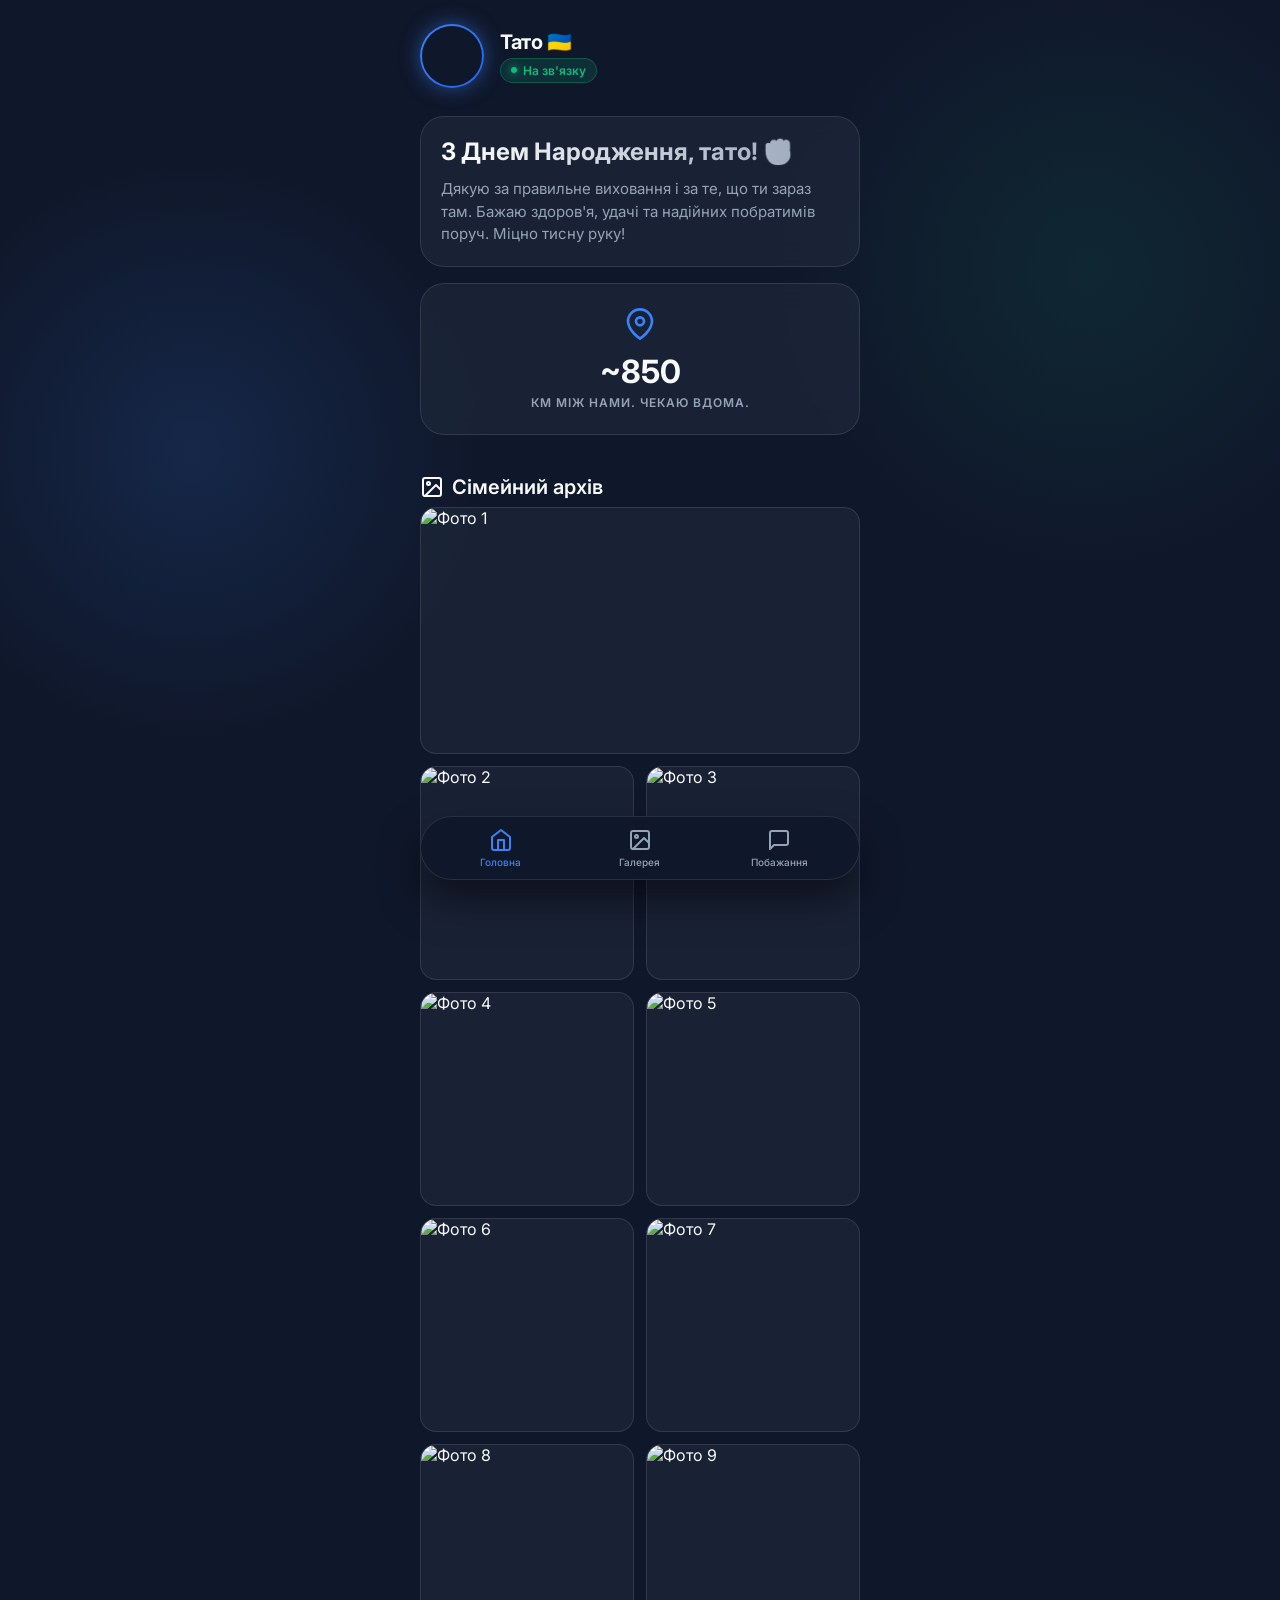
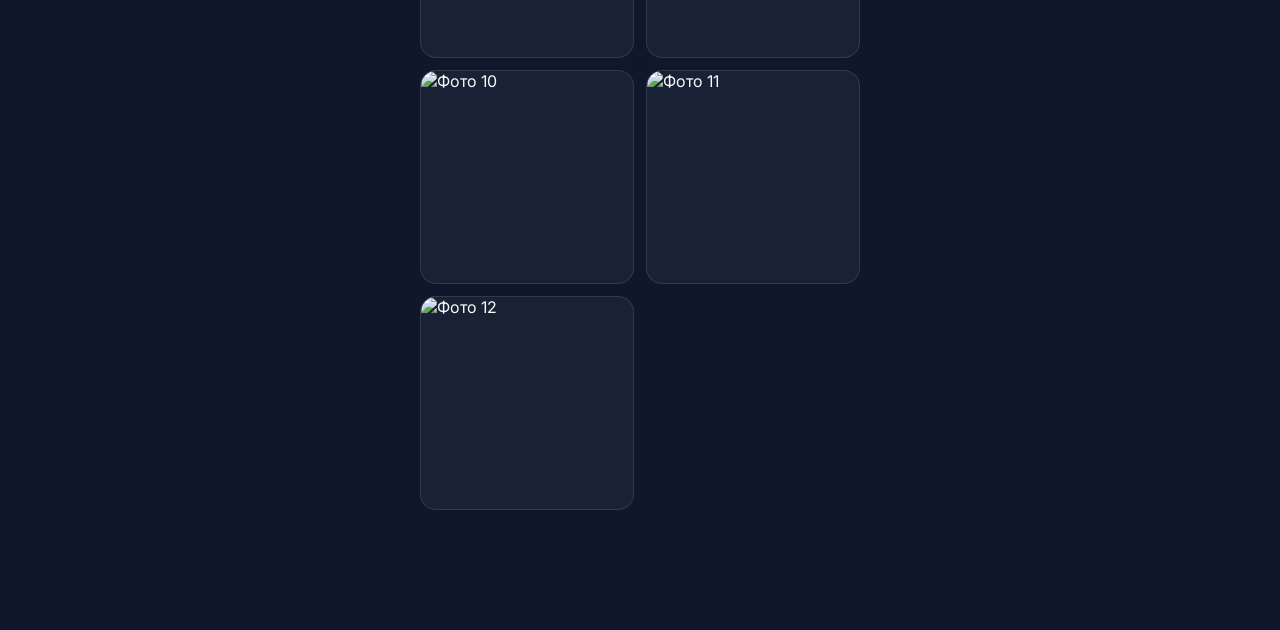
==== commit ceef780b: "Update index.html" ====
--- a/index.html
+++ b/index.html
@@ -294,7 +294,7 @@
     <div class="bento-grid">
         <div class="bento-card span-2 message-card">
             <h2>З Днем Народження, тато! ✊</h2>
-            <p>Дякую за правильне виховання і за те, що ти зараз там. Бажаю сталевого здоров'я, удачі та надійних побратимів поруч. Чекаю вдома з перемогою, міцно тисну руку!</p>
+            <p>Дякую за правильне виховання і за те, що ти зараз там. Бажаю здоров'я, удачі та надійних побратимів поруч. Міцно тисну руку!</p>
         </div>
 
         <div class="bento-card location-card span-2">
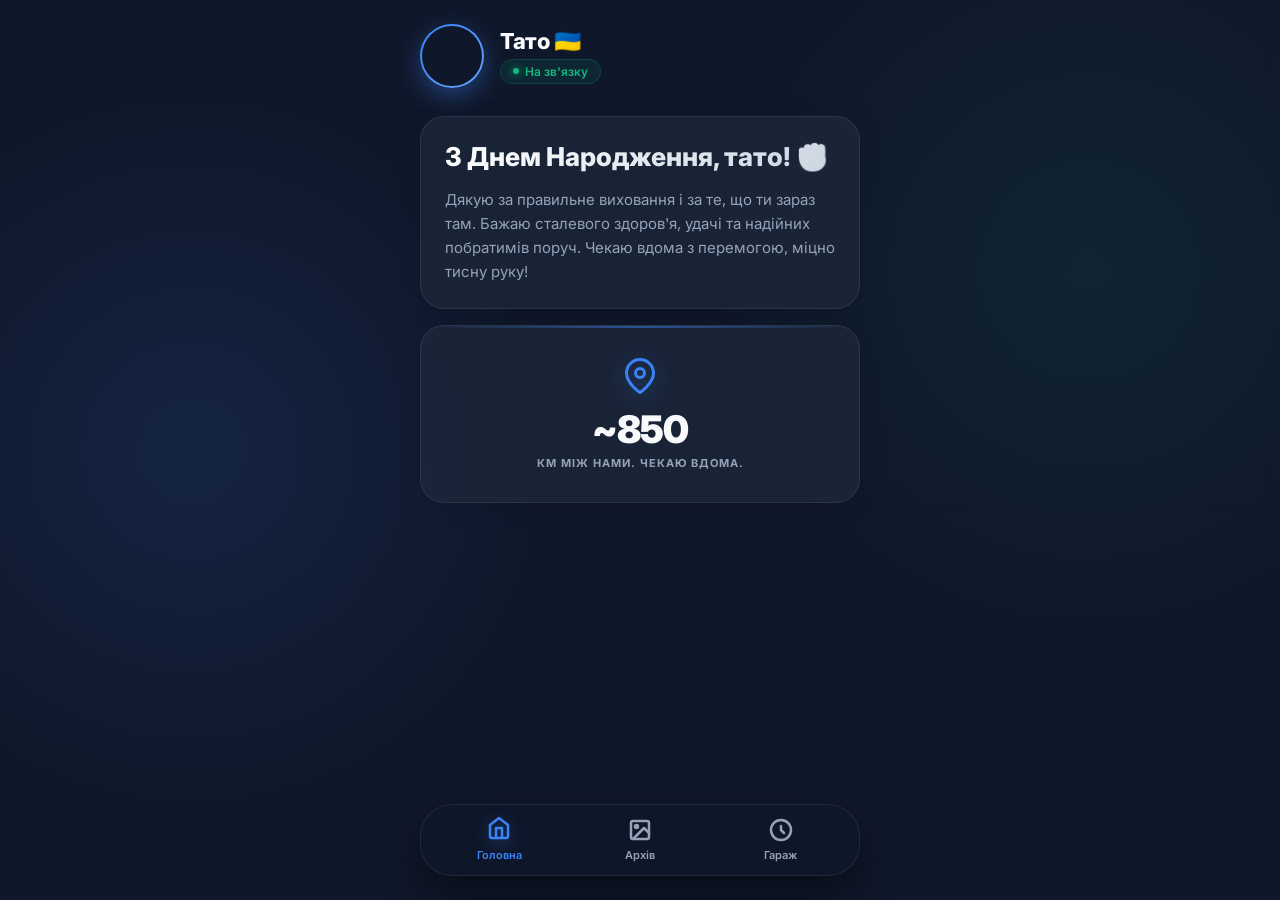
==== commit 7872bf1f: "Update index.html" ====
--- a/index.html
+++ b/index.html
@@ -3,22 +3,33 @@
 <head>
     <meta charset="UTF-8">
     <meta name="viewport" content="width=device-width, initial-scale=1.0, maximum-scale=1.0, user-scalable=no">
-    <title>З Днем Народження!</title>
-    <link href="https://fonts.googleapis.com/css2?family=Inter:wght@400;500;600;700&display=swap" rel="stylesheet">
+    <title>З Днем Народження, Тато!</title>
+    <link href="https://fonts.googleapis.com/css2?family=Inter:wght@400;500;600;700;900&display=swap" rel="stylesheet">
     <style>
         :root {
+            /* Color Palette */
             --bg-color: #0f172a;
-            --surface: rgba(30, 41, 59, 0.7);
-            --surface-border: rgba(255, 255, 255, 0.1);
+            --surface: rgba(30, 41, 59, 0.75);
+            --surface-hover: rgba(51, 65, 85, 0.85);
+            --surface-border: rgba(255, 255, 255, 0.08);
             --text-primary: #f8fafc;
             --text-secondary: #94a3b8;
             --accent: #3b82f6;
-            --accent-glow: rgba(59, 130, 246, 0.5);
+            --accent-glow: rgba(59, 130, 246, 0.4);
+            --success: #10b981;
+            --success-glow: rgba(16, 185, 129, 0.4);
+            --danger: #ef4444;
+            --danger-glow: rgba(239, 68, 68, 0.4);
+            --warning: #f59e0b;
+            
+            /* Geometry */
+            --radius-xl: 32px;
             --radius-lg: 24px;
             --radius-md: 16px;
             --nav-height: 80px;
         }
 
+        /* --- RESET & BASE --- */
         * {
             margin: 0;
             padding: 0;
@@ -34,9 +45,11 @@
             display: flex;
             justify-content: center;
             background-image: 
-                radial-gradient(circle at 15% 50%, rgba(59, 130, 246, 0.15), transparent 25%),
-                radial-gradient(circle at 85% 30%, rgba(16, 185, 129, 0.1), transparent 25%);
+                radial-gradient(circle at 15% 50%, rgba(59, 130, 246, 0.12), transparent 30%),
+                radial-gradient(circle at 85% 30%, rgba(16, 185, 129, 0.08), transparent 30%);
             background-attachment: fixed;
+            overflow-x: hidden;
+            overscroll-behavior-y: none; /* Запобігає pull-to-refresh на мобільних */
         }
 
         .app-container {
@@ -46,15 +59,15 @@
             padding: 24px 20px calc(var(--nav-height) + 40px);
             display: flex;
             flex-direction: column;
-            gap: 24px;
-        }
-
-        /* Header Section */
+            gap: 28px;
+        }
+
+        /* --- HEADER --- */
         .header {
             display: flex;
             align-items: center;
             justify-content: space-between;
-            margin-bottom: 4px;
+            z-index: 10;
         }
 
         .profile-group {
@@ -67,9 +80,10 @@
             width: 64px;
             height: 64px;
             border-radius: 50%;
-            background: linear-gradient(135deg, var(--accent), #2563eb);
+            background: linear-gradient(135deg, var(--accent), #60a5fa);
             padding: 2px;
-            box-shadow: 0 0 20px var(--accent-glow);
+            box-shadow: 0 8px 24px var(--accent-glow);
+            position: relative;
         }
 
         .avatar-inner {
@@ -84,34 +98,58 @@
         }
 
         .user-info h1 {
-            font-size: 20px;
-            font-weight: 700;
+            font-size: 22px;
+            font-weight: 800;
             letter-spacing: -0.5px;
+            margin-bottom: 4px;
         }
 
         .status-badge {
             display: inline-flex;
             align-items: center;
             gap: 6px;
-            background: rgba(16, 185, 129, 0.15);
-            color: #10b981;
-            padding: 4px 10px;
+            background: rgba(16, 185, 129, 0.1);
+            color: var(--success);
+            padding: 4px 12px;
             border-radius: 20px;
             font-size: 12px;
             font-weight: 600;
-            margin-top: 4px;
-            border: 1px solid rgba(16, 185, 129, 0.3);
+            border: 1px solid rgba(16, 185, 129, 0.2);
+            backdrop-filter: blur(4px);
         }
 
         .status-dot {
             width: 6px;
             height: 6px;
-            background-color: #10b981;
+            background-color: var(--success);
             border-radius: 50%;
-            box-shadow: 0 0 8px #10b981;
-        }
-
-        /* Bento Grid */
+            box-shadow: 0 0 8px var(--success);
+            animation: pulse-dot 2s infinite;
+        }
+
+        @keyframes pulse-dot {
+            0% { box-shadow: 0 0 0 0 rgba(16, 185, 129, 0.4); }
+            70% { box-shadow: 0 0 0 6px rgba(16, 185, 129, 0); }
+            100% { box-shadow: 0 0 0 0 rgba(16, 185, 129, 0); }
+        }
+
+        /* --- TABS SYSTEM --- */
+        .tab-content {
+            display: none;
+            flex-direction: column;
+            gap: 20px;
+            opacity: 0;
+            transform: translateY(15px);
+            transition: opacity 0.4s ease, transform 0.4s cubic-bezier(0.16, 1, 0.3, 1);
+        }
+
+        .tab-content.active {
+            display: flex;
+            opacity: 1;
+            transform: translateY(0);
+        }
+
+        /* --- BENTO GRID --- */
         .bento-grid {
             display: grid;
             grid-template-columns: repeat(2, 1fr);
@@ -120,81 +158,79 @@
 
         .bento-card {
             background: var(--surface);
-            backdrop-filter: blur(12px);
-            -webkit-backdrop-filter: blur(12px);
+            backdrop-filter: blur(16px);
+            -webkit-backdrop-filter: blur(16px);
             border: 1px solid var(--surface-border);
             border-radius: var(--radius-lg);
-            padding: 20px;
+            padding: 24px;
             display: flex;
             flex-direction: column;
-            justify-content: space-between;
-        }
-
-        .span-2 {
-            grid-column: span 2;
-        }
+            justify-content: center;
+            box-shadow: 0 4px 24px rgba(0, 0, 0, 0.1);
+        }
+
+        .span-2 { grid-column: span 2; }
 
         /* Card: Main Message */
         .message-card h2 {
-            font-size: 24px;
-            margin-bottom: 12px;
-            background: linear-gradient(to right, #fff, #94a3b8);
+            font-size: 26px;
+            font-weight: 800;
+            margin-bottom: 16px;
+            background: linear-gradient(135deg, #ffffff 0%, #cbd5e1 100%);
             -webkit-background-clip: text;
             -webkit-text-fill-color: transparent;
+            line-height: 1.2;
         }
 
         .message-card p {
             font-size: 15px;
-            line-height: 1.5;
+            line-height: 1.6;
             color: var(--text-secondary);
-        }
-
-        /* Card: Distance/Location */
+            font-weight: 400;
+        }
+
+        /* Card: Distance */
         .location-card {
+            align-items: center;
+            text-align: center;
+            padding: 32px 20px;
             position: relative;
             overflow: hidden;
-            display: flex;
-            flex-direction: column;
-            align-items: center;
-            text-align: center;
-            padding: 24px 16px;
+        }
+
+        .location-card::before {
+            content: '';
+            position: absolute;
+            top: 0; left: 0; right: 0; height: 2px;
+            background: linear-gradient(90deg, transparent, var(--accent), transparent);
+            opacity: 0.5;
         }
         
+        .location-card svg {
+            filter: drop-shadow(0 4px 12px var(--accent-glow));
+            margin-bottom: 8px;
+        }
+
         .location-card h3 {
-            font-size: 32px;
+            font-size: 38px;
+            font-weight: 900;
+            letter-spacing: -1px;
+            margin: 4px 0;
+            color: var(--text-primary);
+        }
+
+        .location-card p {
+            font-size: 11px;
+            color: var(--text-secondary);
             font-weight: 700;
-            margin: 12px 0 4px;
-        }
-
-        .location-card p {
-            font-size: 12px;
-            color: var(--text-secondary);
-            text-transform: uppercase;
             letter-spacing: 1px;
-            font-weight: 600;
-        }
-
-        /* Photo Gallery Section */
-        .section-title {
-            font-size: 20px;
-            font-weight: 600;
-            margin-top: 16px;
-            margin-bottom: 8px;
-            display: flex;
-            align-items: center;
-            gap: 8px;
-        }
-
+        }
+
+        /* --- GALLERY GRID --- */
         .gallery-grid {
             display: grid;
             grid-template-columns: repeat(2, 1fr);
             gap: 12px;
-        }
-
-        .gallery-grid .photo-item:nth-child(1),
-        .gallery-grid .photo-item:nth-child(13) {
-            grid-column: span 2;
-            aspect-ratio: 16 / 9;
         }
 
         .photo-item {
@@ -202,58 +238,187 @@
             aspect-ratio: 1 / 1;
             border-radius: var(--radius-md);
             overflow: hidden;
-            background-color: var(--surface);
-            border: 1px solid var(--surface-border);
+            background-color: var(--bg-color);
             position: relative;
+        }
+
+        .photo-item.large {
+            grid-column: span 2;
+            aspect-ratio: 16 / 10;
         }
 
         .photo-item img {
             width: 100%;
             height: 100%;
             object-fit: cover;
-            display: block;
-            transition: transform 0.3s ease;
+            transition: transform 0.5s cubic-bezier(0.16, 1, 0.3, 1);
         }
 
         .photo-item:active img {
             transform: scale(1.05);
         }
 
-        /* Bottom Navigation */
+        /* --- GAME UI --- */
+        .game-container {
+            position: relative;
+            background: var(--surface);
+            border: 1px solid var(--surface-border);
+            border-radius: var(--radius-xl);
+            padding: 40px 20px;
+            text-align: center;
+            overflow: hidden;
+            min-height: 400px;
+            display: flex;
+            flex-direction: column;
+            justify-content: center;
+            align-items: center;
+            box-shadow: 0 10px 40px rgba(0, 0, 0, 0.2);
+            user-select: none;
+            touch-action: manipulation;
+        }
+
+        .tires-bg {
+            position: absolute;
+            inset: 0;
+            z-index: 0;
+            opacity: 0.08;
+            display: flex;
+            justify-content: space-between;
+            align-items: center;
+            padding: 0 10px;
+            pointer-events: none;
+        }
+
+        .tire {
+            width: 140px;
+            height: 140px;
+            background-image: url('https://cdn-icons-png.flaticon.com/512/3085/3085330.png'); 
+            background-size: cover;
+            border-radius: 50%;
+            animation: spin 4s linear infinite;
+        }
+
+        .tire.reverse {
+            animation: spin 5s linear infinite reverse;
+            width: 180px;
+            height: 180px;
+        }
+
+        @keyframes spin { 100% { transform: rotate(360deg); } }
+
+        .game-content {
+            position: relative;
+            z-index: 1;
+            display: flex;
+            flex-direction: column;
+            align-items: center;
+            width: 100%;
+        }
+
+        .game-title {
+            font-size: 24px;
+            font-weight: 800;
+            margin-bottom: 8px;
+        }
+
+        .game-desc {
+            font-size: 14px;
+            color: var(--text-secondary);
+            margin-bottom: 40px;
+            font-weight: 500;
+        }
+
+        .game-btn {
+            width: 180px;
+            height: 180px;
+            border-radius: 50%;
+            border: none;
+            background: var(--accent);
+            color: white;
+            font-size: 28px;
+            font-weight: 900;
+            letter-spacing: 1px;
+            cursor: pointer;
+            box-shadow: 0 12px 32px var(--accent-glow), inset 0 4px 12px rgba(255,255,255,0.3);
+            transition: all 0.15s cubic-bezier(0.4, 0, 0.2, 1);
+            display: flex;
+            align-items: center;
+            justify-content: center;
+            font-family: 'Inter', sans-serif;
+            outline: none;
+        }
+
+        .game-btn:active {
+            transform: scale(0.92);
+            box-shadow: 0 4px 16px var(--accent-glow), inset 0 8px 24px rgba(0,0,0,0.2);
+        }
+
+        .game-btn.waiting { 
+            background: var(--danger); 
+            box-shadow: 0 0 0 0 rgba(239, 68, 68, 0.7);
+            animation: pulse-danger 1.5s infinite;
+            font-size: 22px;
+        }
+
+        .game-btn.now { 
+            background: var(--success); 
+            box-shadow: 0 12px 40px var(--success-glow); 
+            font-size: 36px; 
+        }
+
+        @keyframes pulse-danger {
+            0% { box-shadow: 0 0 0 0 rgba(239, 68, 68, 0.4); }
+            70% { box-shadow: 0 0 0 20px rgba(239, 68, 68, 0); }
+            100% { box-shadow: 0 0 0 0 rgba(239, 68, 68, 0); }
+        }
+
+        .game-result {
+            margin-top: 32px;
+            font-size: 18px;
+            font-weight: 700;
+            height: 28px;
+            color: var(--warning);
+            transition: opacity 0.3s;
+        }
+
+        /* --- BOTTOM NAVIGATION --- */
         .bottom-nav {
             position: fixed;
-            bottom: 20px;
+            bottom: 24px;
             left: 50%;
             transform: translateX(-50%);
             width: calc(100% - 40px);
             max-width: 440px;
-            height: 64px;
+            height: 72px;
             background: rgba(15, 23, 42, 0.85);
-            backdrop-filter: blur(20px);
-            -webkit-backdrop-filter: blur(20px);
+            backdrop-filter: blur(24px);
+            -webkit-backdrop-filter: blur(24px);
             border: 1px solid var(--surface-border);
-            border-radius: 32px;
+            border-radius: var(--radius-xl);
             display: flex;
             align-items: center;
             justify-content: space-around;
-            padding: 0 10px;
+            padding: 0 8px;
             z-index: 100;
-            box-shadow: 0 20px 40px rgba(0,0,0,0.5);
+            box-shadow: 0 20px 40px rgba(0, 0, 0, 0.4);
         }
 
         .nav-item {
             display: flex;
             flex-direction: column;
             align-items: center;
-            gap: 4px;
+            justify-content: center;
+            gap: 6px;
             color: var(--text-secondary);
             text-decoration: none;
-            width: 60px;
-            transition: color 0.2s ease;
-        }
-
-        .nav-item.active {
-            color: var(--accent);
+            width: 72px;
+            height: 100%;
+            transition: all 0.3s cubic-bezier(0.16, 1, 0.3, 1);
+            border-radius: 20px;
+        }
+
+        .nav-item.active { 
+            color: var(--accent); 
         }
 
         .nav-item svg {
@@ -261,26 +426,30 @@
             height: 24px;
             fill: none;
             stroke: currentColor;
-            stroke-width: 2;
+            stroke-width: 2.5;
             stroke-linecap: round;
             stroke-linejoin: round;
-        }
-
-        .nav-label {
-            font-size: 10px;
-            font-weight: 500;
+            transition: transform 0.3s;
+        }
+
+        .nav-item.active svg {
+            transform: translateY(-2px);
+            filter: drop-shadow(0 4px 8px var(--accent-glow));
+        }
+
+        .nav-label { 
+            font-size: 11px; 
+            font-weight: 600; 
         }
     </style>
 </head>
 <body>
 
-<div class="app-container">
+<main class="app-container">
     
     <header class="header">
         <div class="profile-group">
-            <div class="avatar">
-                <div class="avatar-inner"></div>
-            </div>
+            <div class="avatar"><div class="avatar-inner"></div></div>
             <div class="user-info">
                 <h1>Тато 🇺🇦</h1>
                 <div class="status-badge">
@@ -291,59 +460,160 @@
         </div>
     </header>
 
-    <div class="bento-grid">
-        <div class="bento-card span-2 message-card">
-            <h2>З Днем Народження, тато! ✊</h2>
-            <p>Дякую за правильне виховання і за те, що ти зараз там. Бажаю здоров'я, удачі та надійних побратимів поруч. Міцно тисну руку!</p>
+    <section id="tab-home" class="tab-content active">
+        <div class="bento-grid">
+            <article class="bento-card span-2 message-card">
+                <h2>З Днем Народження, тато! ✊</h2>
+                <p>Дякую за правильне виховання і за те, що ти зараз там. Бажаю сталевого здоров'я, удачі та надійних побратимів поруч. Чекаю вдома з перемогою, міцно тисну руку!</p>
+            </article>
+            
+            <article class="bento-card location-card span-2">
+                <svg width="36" height="36" viewBox="0 0 24 24" fill="none" stroke="var(--accent)" stroke-width="2" stroke-linecap="round" stroke-linejoin="round">
+                    <path d="M21 10c0 7-9 13-9 13s-9-6-9-13a9 9 0 0 1 18 0z"></path>
+                    <circle cx="12" cy="10" r="3"></circle>
+                </svg>
+                <h3>~850</h3>
+                <p>КМ МІЖ НАМИ. ЧЕКАЮ ВДОМА.</p>
+            </article>
         </div>
-
-        <div class="bento-card location-card span-2">
-            <svg width="32" height="32" viewBox="0 0 24 24" fill="none" stroke="var(--accent)" stroke-width="2" stroke-linecap="round" stroke-linejoin="round">
-                <path d="M21 10c0 7-9 13-9 13s-9-6-9-13a9 9 0 0 1 18 0z"></path>
-                <circle cx="12" cy="10" r="3"></circle>
-            </svg>
-            <h3>~850</h3>
-            <p>КМ МІЖ НАМИ. ЧЕКАЮ ВДОМА.</p>
+    </section>
+
+    <section id="tab-gallery" class="tab-content">
+        <div class="gallery-grid">
+            <div class="photo-item large"><img src="https://cdn.prod.website-files.com/69773db6dd3ba39f3b98293f/69c91ee92ba992dc880feb79_photo_10_2026-03-29_14-45-16.jpg" alt="Фото" loading="lazy"></div>
+            <div class="photo-item"><img src="https://cdn.prod.website-files.com/69773db6dd3ba39f3b98293f/69c91ee961fdbe20f4fa28fb_photo_6_2026-03-29_14-45-16.jpg" alt="Фото" loading="lazy"></div>
+            <div class="photo-item"><img src="https://cdn.prod.website-files.com/69773db6dd3ba39f3b98293f/69c91ee936307adb18ab5fc3_photo_8_2026-03-29_14-45-16.jpg" alt="Фото" loading="lazy"></div>
+            <div class="photo-item"><img src="https://cdn.prod.website-files.com/69773db6dd3ba39f3b98293f/69c91ee961095c0a695bee89_photo_11_2026-03-29_14-45-16.jpg" alt="Фото" loading="lazy"></div>
+            <div class="photo-item"><img src="https://cdn.prod.website-files.com/69773db6dd3ba39f3b98293f/69c91ee95eaf20274bd48b32_photo_12_2026-03-29_14-45-16.jpg" alt="Фото" loading="lazy"></div>
+            <div class="photo-item"><img src="https://cdn.prod.website-files.com/69773db6dd3ba39f3b98293f/69c91ee96b7d429cec005bc3_photo_9_2026-03-29_14-45-16.jpg" alt="Фото" loading="lazy"></div>
+            <div class="photo-item"><img src="https://cdn.prod.website-files.com/69773db6dd3ba39f3b98293f/69c91ee92a05dc29af0bf28b_photo_7_2026-03-29_14-45-16.jpg" alt="Фото" loading="lazy"></div>
+            <div class="photo-item large"><img src="https://cdn.prod.website-files.com/69773db6dd3ba39f3b98293f/69c91ee84772944714ecb09e_photo_13_2026-03-29_14-45-16.jpg" alt="Фото" loading="lazy"></div>
         </div>
-    </div>
-
-    <div>
-        <h2 class="section-title">
-            <svg width="24" height="24" viewBox="0 0 24 24" fill="none" stroke="currentColor" stroke-width="2" stroke-linecap="round" stroke-linejoin="round"><rect x="3" y="3" width="18" height="18" rx="2" ry="2"></rect><circle cx="8.5" cy="8.5" r="1.5"></circle><polyline points="21 15 16 10 5 21"></polyline></svg>
-            Сімейний архів
-        </h2>
-        <div class="gallery-grid">
-            <div class="photo-item"><img src="https://cdn.prod.website-files.com/69773db6dd3ba39f3b98293f/69c91ee92ba992dc880feb79_photo_10_2026-03-29_14-45-16.jpg" alt="Фото 1" loading="lazy"></div>
-            <div class="photo-item"><img src="https://cdn.prod.website-files.com/69773db6dd3ba39f3b98293f/69c91ee961fdbe20f4fa28fb_photo_6_2026-03-29_14-45-16.jpg" alt="Фото 2" loading="lazy"></div>
-            <div class="photo-item"><img src="https://cdn.prod.website-files.com/69773db6dd3ba39f3b98293f/69c91ee936307adb18ab5fc3_photo_8_2026-03-29_14-45-16.jpg" alt="Фото 3" loading="lazy"></div>
-            <div class="photo-item"><img src="https://cdn.prod.website-files.com/69773db6dd3ba39f3b98293f/69c91ee961095c0a695bee89_photo_11_2026-03-29_14-45-16.jpg" alt="Фото 4" loading="lazy"></div>
-            <div class="photo-item"><img src="https://cdn.prod.website-files.com/69773db6dd3ba39f3b98293f/69c91ee95eaf20274bd48b32_photo_12_2026-03-29_14-45-16.jpg" alt="Фото 5" loading="lazy"></div>
-            <div class="photo-item"><img src="https://cdn.prod.website-files.com/69773db6dd3ba39f3b98293f/69c91ee96b7d429cec005bc3_photo_9_2026-03-29_14-45-16.jpg" alt="Фото 6" loading="lazy"></div>
-            <div class="photo-item"><img src="https://cdn.prod.website-files.com/69773db6dd3ba39f3b98293f/69c91ee92a05dc29af0bf28b_photo_7_2026-03-29_14-45-16.jpg" alt="Фото 7" loading="lazy"></div>
-            <div class="photo-item"><img src="https://cdn.prod.website-files.com/69773db6dd3ba39f3b98293f/69c91ee9d74fcba9ca349f3c_photo_3_2026-03-29_14-45-16.jpg" alt="Фото 8" loading="lazy"></div>
-            <div class="photo-item"><img src="https://cdn.prod.website-files.com/69773db6dd3ba39f3b98293f/69c91ee99e153079027f7327_photo_4_2026-03-29_14-45-16.jpg" alt="Фото 9" loading="lazy"></div>
-            <div class="photo-item"><img src="https://cdn.prod.website-files.com/69773db6dd3ba39f3b98293f/69c91ee95c8b247e6d3f815b_photo_5_2026-03-29_14-45-16.jpg" alt="Фото 10" loading="lazy"></div>
-            <div class="photo-item"><img src="https://cdn.prod.website-files.com/69773db6dd3ba39f3b98293f/69c91ee9e0d35b43ee7cb857_photo_2_2026-03-29_14-45-16.jpg" alt="Фото 11" loading="lazy"></div>
-            <div class="photo-item"><img src="https://cdn.prod.website-files.com/69773db6dd3ba39f3b98293f/69c91ee84772944714ecb09e_photo_13_2026-03-29_14-45-16.jpg" alt="Фото 12" loading="lazy"></div>
+    </section>
+
+    <section id="tab-game" class="tab-content">
+        <div class="game-container">
+            <div class="tires-bg">
+                <div class="tire"></div>
+                <div class="tire reverse"></div>
+            </div>
+            
+            <div class="game-content">
+                <h2 class="game-title">Перевірка реакції</h2>
+                <p class="game-desc">Натисни, коли кнопка стане зеленою</p>
+                
+                <button id="reaction-btn" class="game-btn">СТАРТ</button>
+                <div id="reaction-result" class="game-result"></div>
+            </div>
         </div>
-    </div>
+    </section>
 
     <nav class="bottom-nav">
-        <a href="#" class="nav-item active">
+        <a href="#tab-home" class="nav-item active" data-target="tab-home">
             <svg viewBox="0 0 24 24"><path d="M3 9l9-7 9 7v11a2 2 0 0 1-2 2H5a2 2 0 0 1-2-2z"></path><polyline points="9 22 9 12 15 12 15 22"></polyline></svg>
             <span class="nav-label">Головна</span>
         </a>
-        <a href="#" class="nav-item">
+        <a href="#tab-gallery" class="nav-item" data-target="tab-gallery">
             <svg viewBox="0 0 24 24"><rect x="3" y="3" width="18" height="18" rx="2" ry="2"></rect><circle cx="8.5" cy="8.5" r="1.5"></circle><polyline points="21 15 16 10 5 21"></polyline></svg>
-            <span class="nav-label">Галерея</span>
+            <span class="nav-label">Архів</span>
         </a>
-        <a href="#" class="nav-item">
-            <svg viewBox="0 0 24 24"><path d="M21 15a2 2 0 0 1-2 2H7l-4 4V5a2 2 0 0 1 2-2h14a2 2 0 0 1 2 2z"></path></svg>
-            <span class="nav-label">Побажання</span>
+        <a href="#tab-game" class="nav-item" data-target="tab-game">
+            <svg viewBox="0 0 24 24"><circle cx="12" cy="12" r="10"></circle><path d="M12 8v4l3 3"></path></svg>
+            <span class="nav-label">Гараж</span>
         </a>
     </nav>
-
-</div>
+</main>
+
+<script>
+    document.addEventListener('DOMContentLoaded', () => {
+        // --- 1. Плавне перемикання вкладок ---
+        const navItems = document.querySelectorAll('.nav-item');
+        const tabContents = document.querySelectorAll('.tab-content');
+
+        navItems.forEach(item => {
+            item.addEventListener('click', (e) => {
+                e.preventDefault();
+                
+                const targetId = item.getAttribute('data-target');
+                const currentActive = document.querySelector('.tab-content.active');
+                const targetTab = document.getElementById(targetId);
+
+                if (currentActive === targetTab) return;
+
+                // Оновлюємо UI навігації
+                navItems.forEach(nav => nav.classList.remove('active'));
+                item.classList.add('active');
+
+                // Логіка зміни вкладок без стрибків контенту
+                currentActive.style.opacity = '0';
+                currentActive.style.transform = 'translateY(15px)';
+                
+                setTimeout(() => {
+                    currentActive.classList.remove('active');
+                    targetTab.classList.add('active');
+                    
+                    // Невелика затримка для запуску CSS-анімації появи
+                    setTimeout(() => {
+                        targetTab.style.opacity = '1';
+                        targetTab.style.transform = 'translateY(0)';
+                    }, 50);
+                }, 300); // Час має співпадати з CSS transition
+            });
+        });
+
+        // --- 2. Логіка гри "Перевірка реакції" ---
+        const btn = document.getElementById('reaction-btn');
+        const resultText = document.getElementById('reaction-result');
+        
+        let state = 'idle'; 
+        let startTime;
+        let timeoutId;
+
+        // Використовуємо pointerdown для швидшої реакції на мобільних (замість click)
+        btn.addEventListener('pointerdown', (e) => {
+            e.preventDefault(); // Запобігає подвійному кліку/зуму
+            
+            if (state === 'idle') {
+                state = 'waiting';
+                btn.className = 'game-btn waiting';
+                btn.textContent = 'ЧЕКАЙ...';
+                resultText.style.opacity = '0';
+                
+                const randomDelay = Math.floor(Math.random() * 2500) + 1500; // 1.5 - 4 сек
+                
+                timeoutId = setTimeout(() => {
+                    state = 'ready';
+                    btn.className = 'game-btn now';
+                    btn.textContent = 'ТИСНИ!';
+                    startTime = Date.now();
+                }, randomDelay);
+                
+            } else if (state === 'waiting') {
+                clearTimeout(timeoutId);
+                state = 'idle';
+                btn.className = 'game-btn';
+                btn.textContent = 'СТАРТ';
+                
+                resultText.textContent = 'Зарано! Фальстарт 😅';
+                resultText.style.opacity = '1';
+                
+            } else if (state === 'ready') {
+                const reactionTime = Date.now() - startTime;
+                state = 'idle';
+                btn.className = 'game-btn';
+                btn.textContent = 'ЩЕ РАЗ';
+                
+                let feedback = '';
+                if(reactionTime < 250) feedback = '🔥 Рівень: Кіберспортсмен!';
+                else if(reactionTime < 400) feedback = '⚡ Непогано, батя!';
+                else feedback = '🐢 Треба швидше!';
+                
+                resultText.textContent = `Твій час: ${reactionTime} мс. ${feedback}`;
+                resultText.style.opacity = '1';
+            }
+        });
+    });
+</script>
 
 </body>
 </html>
